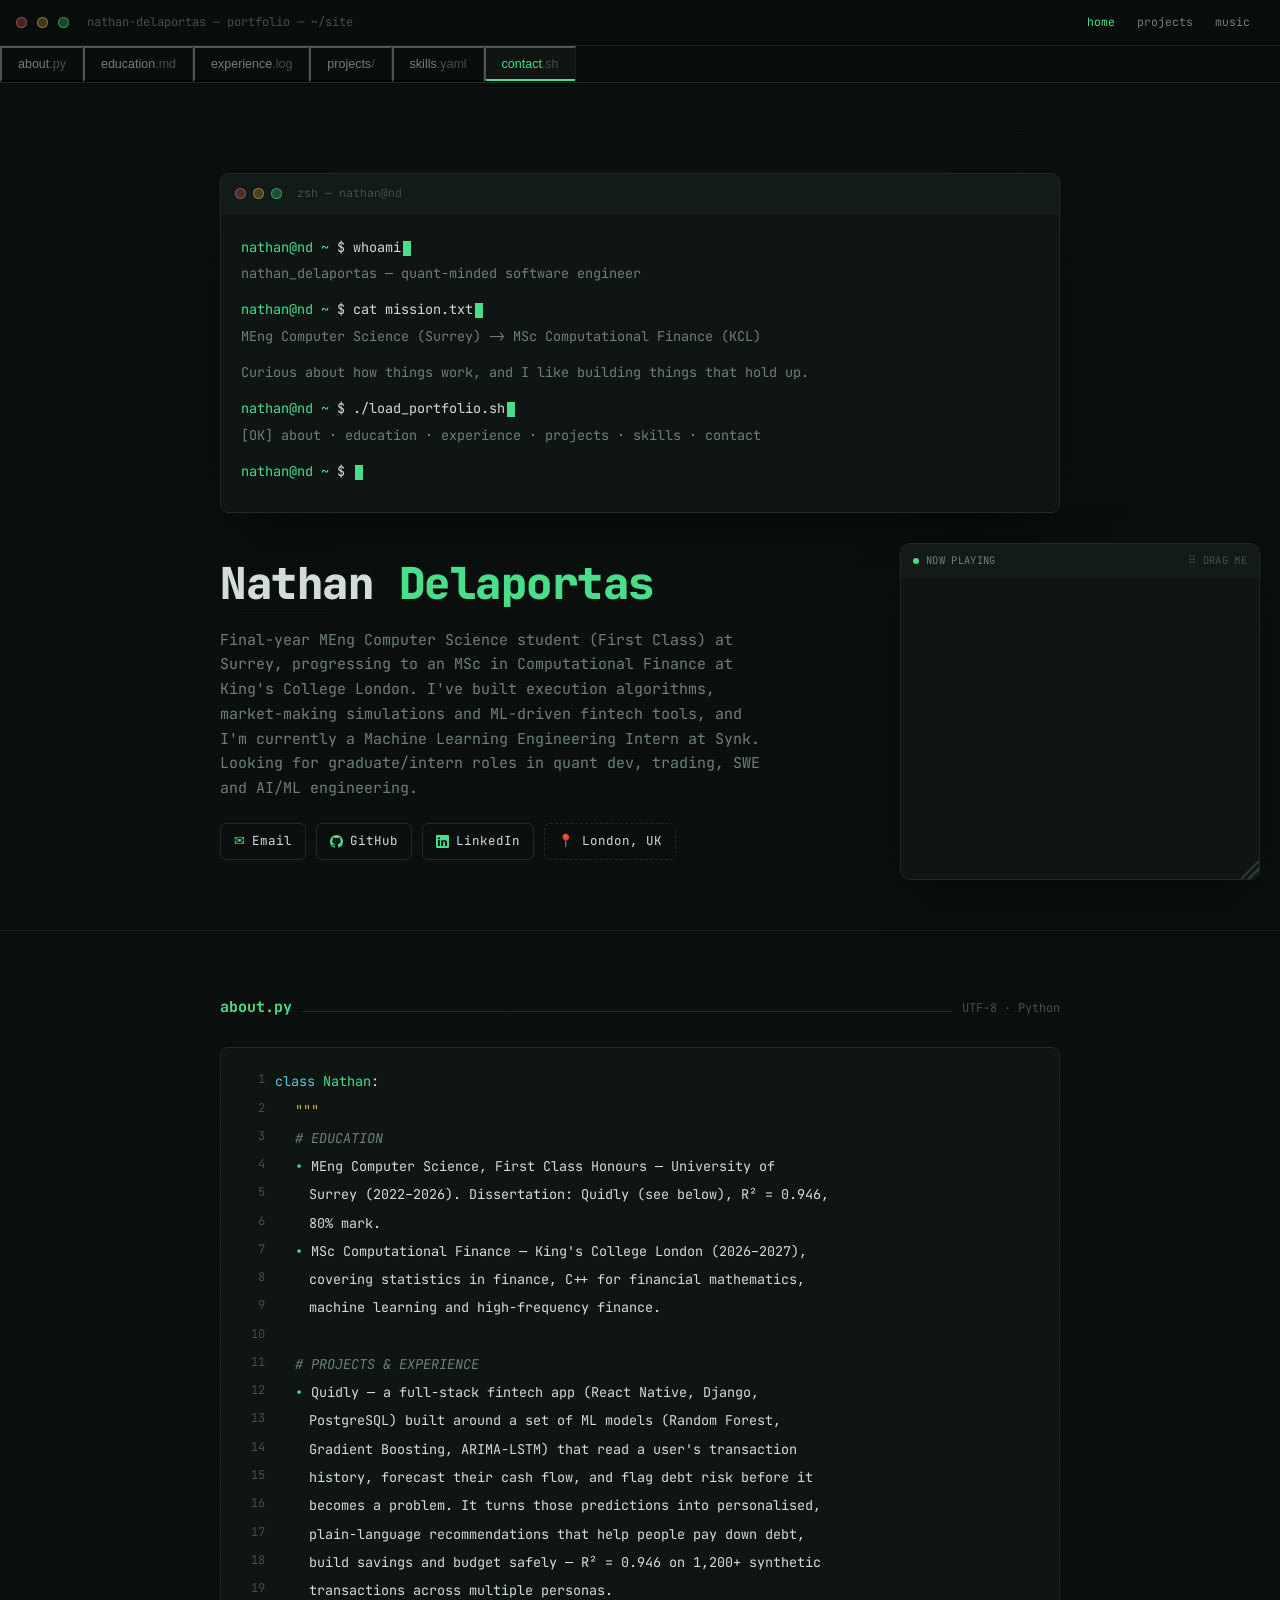
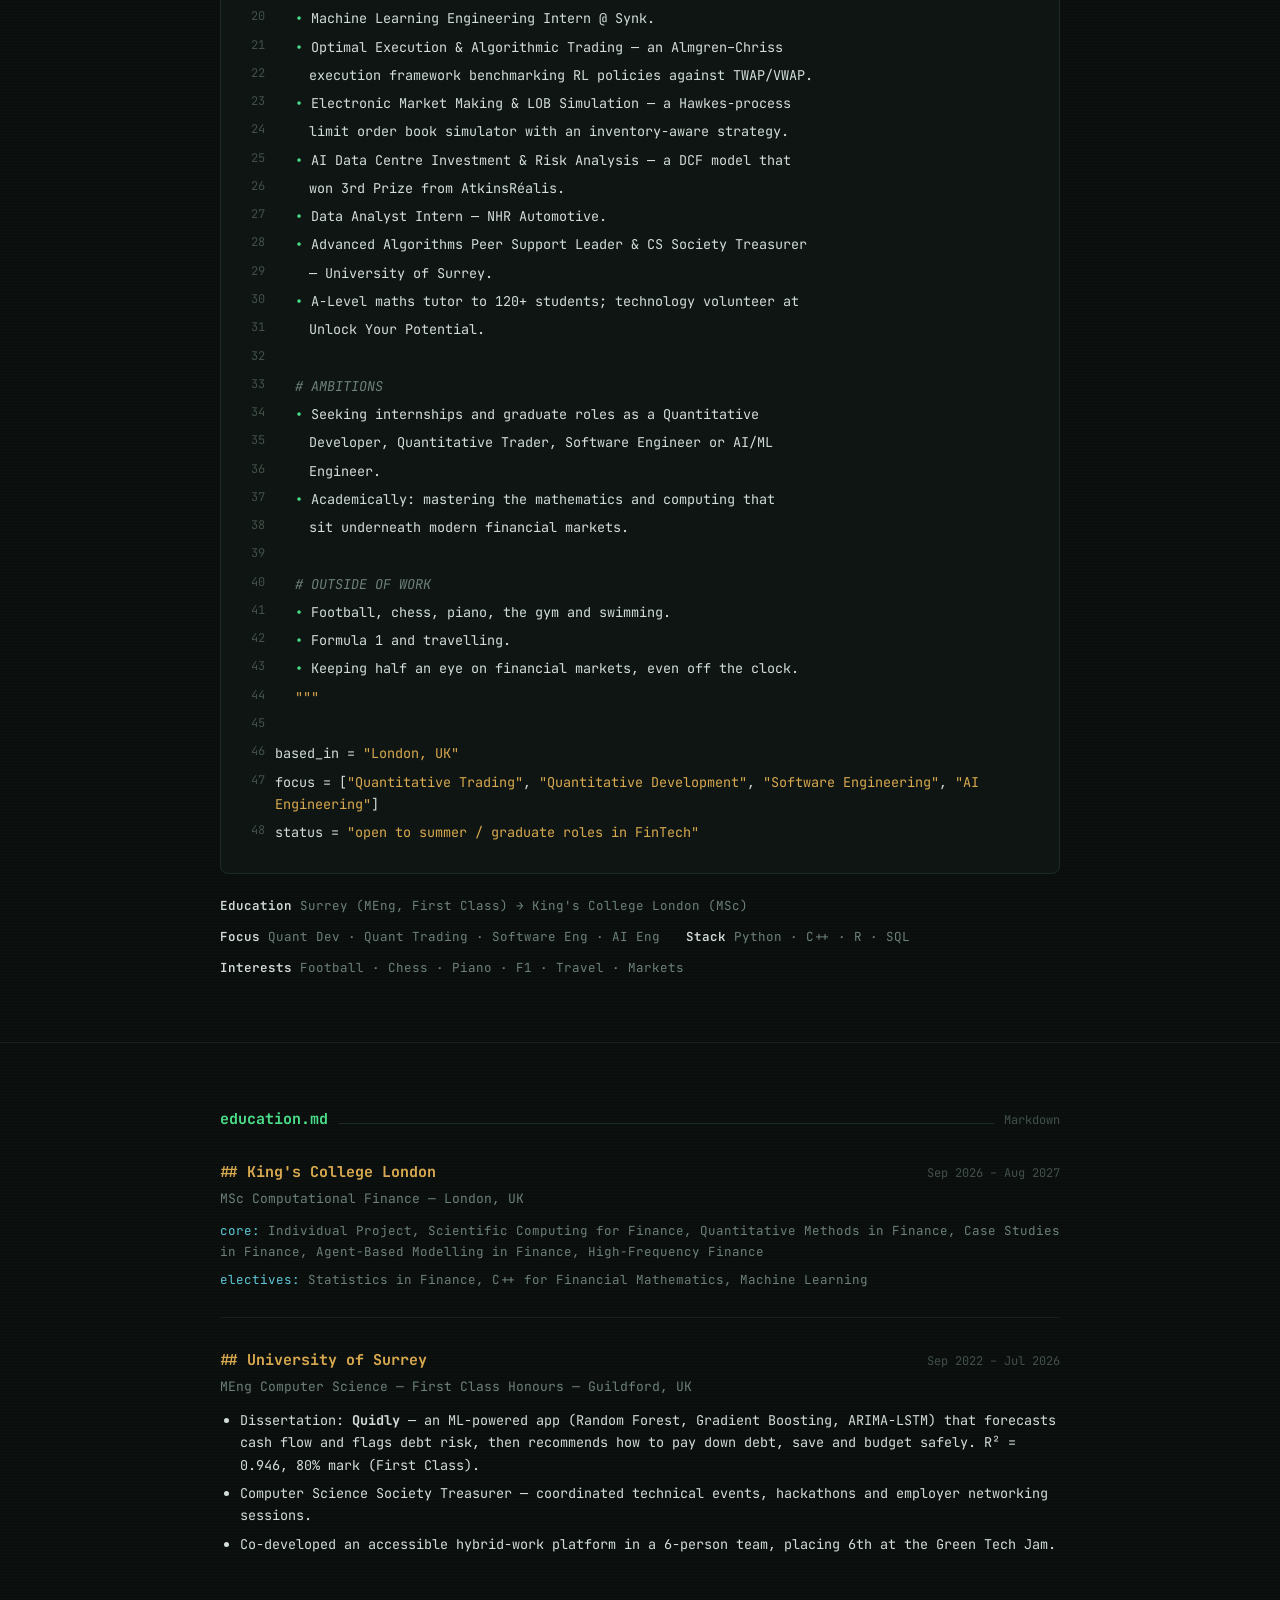
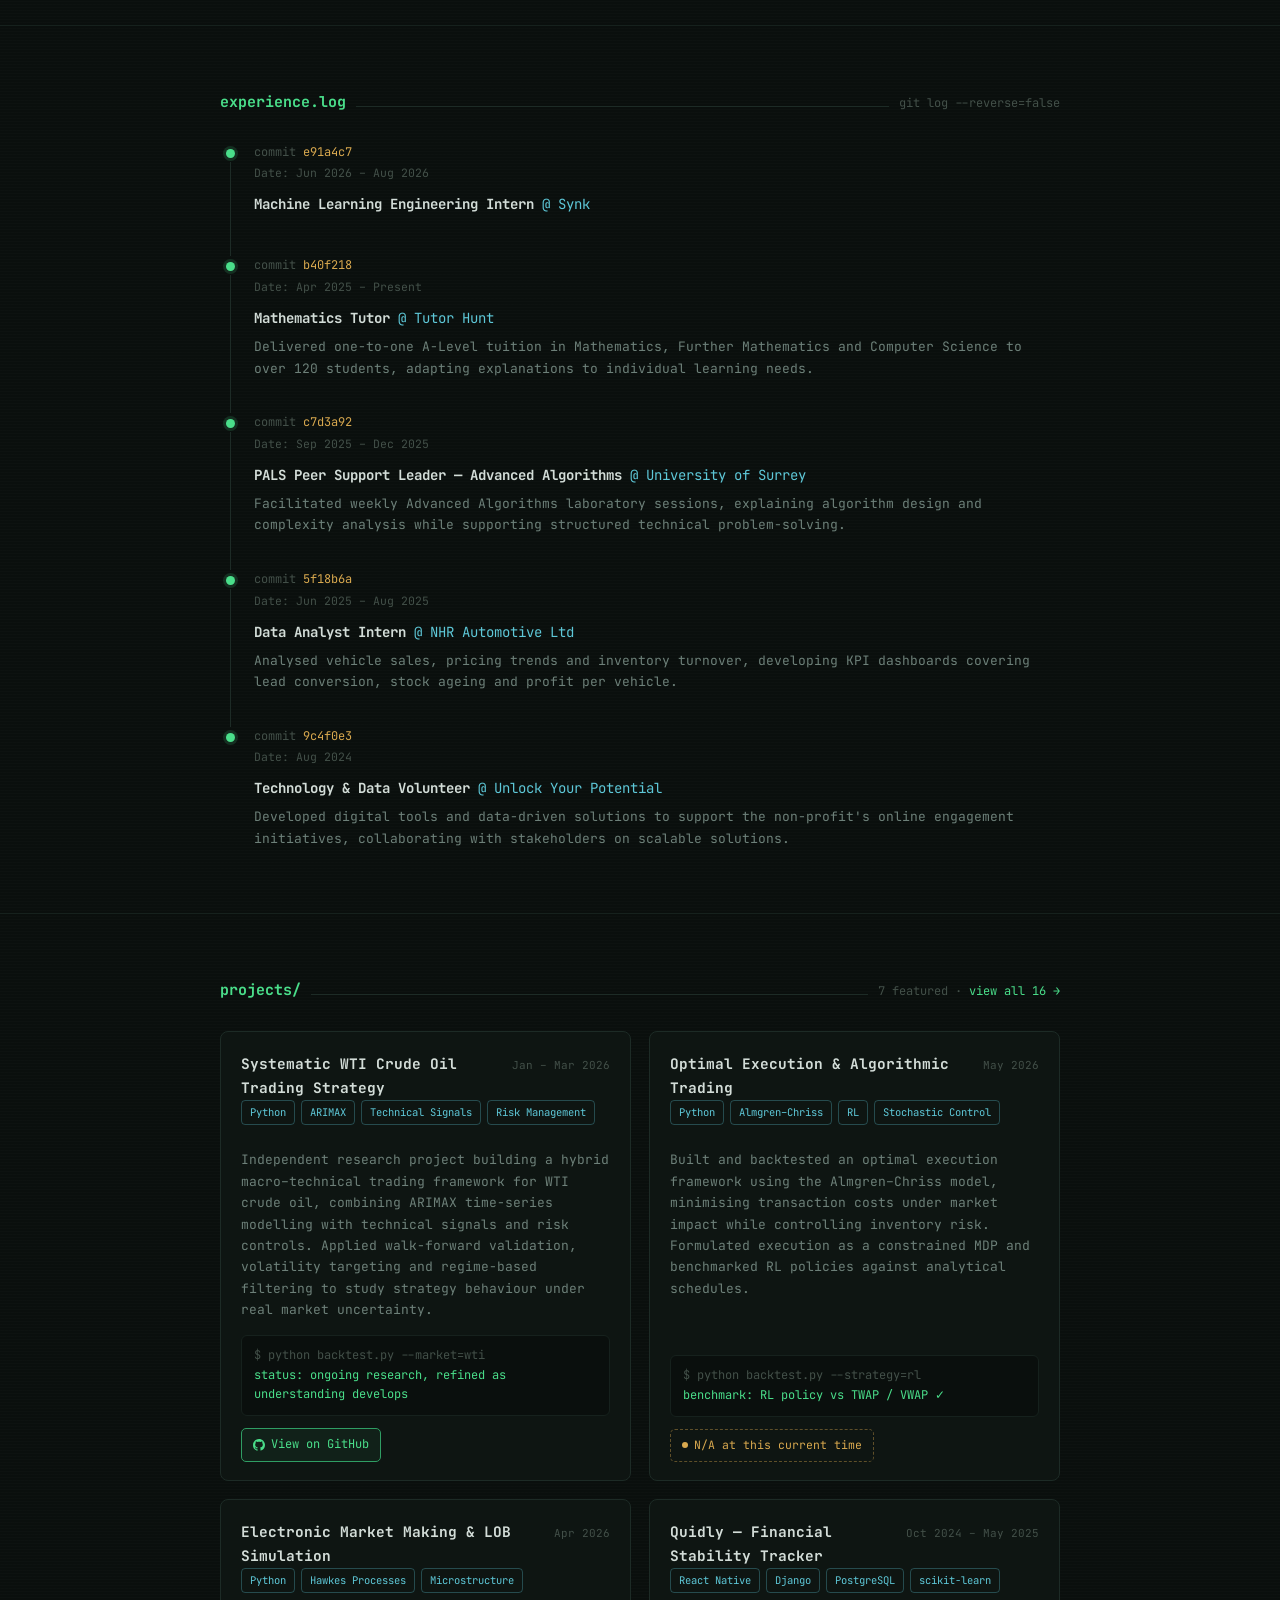
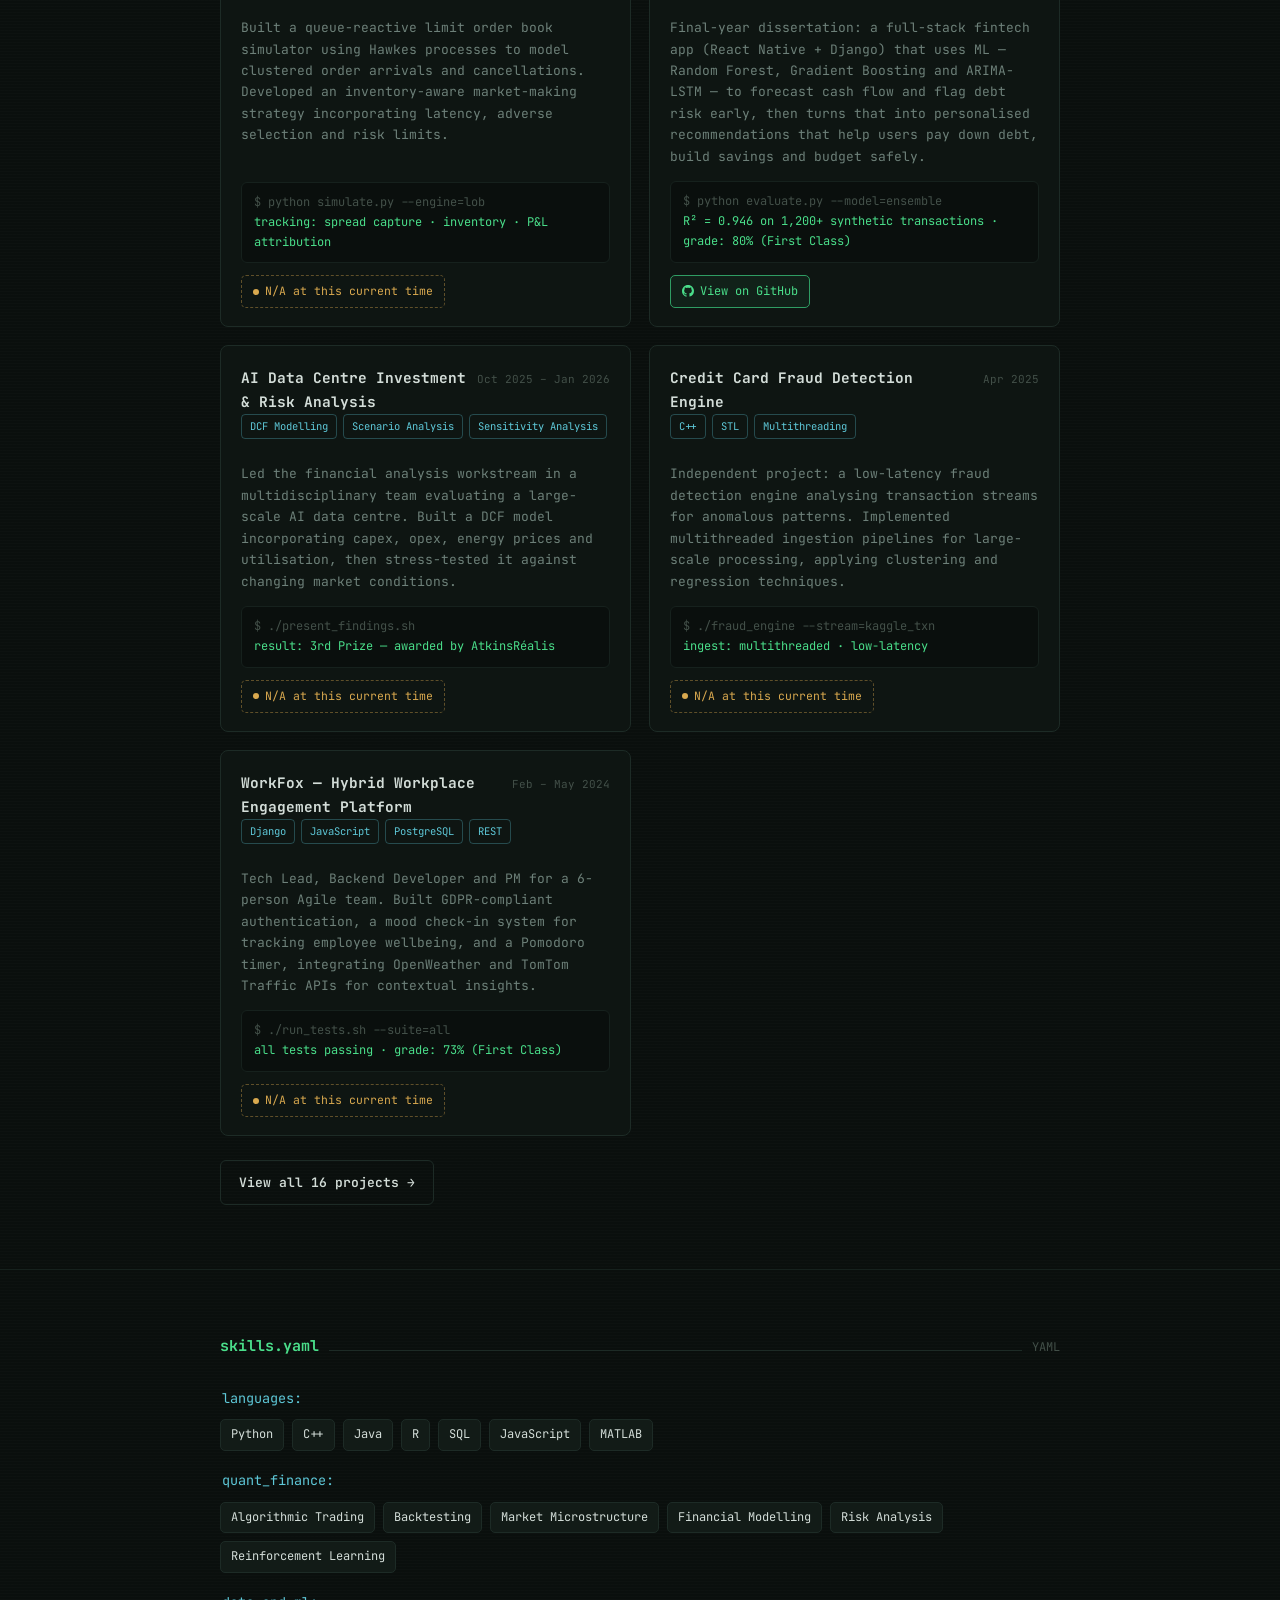
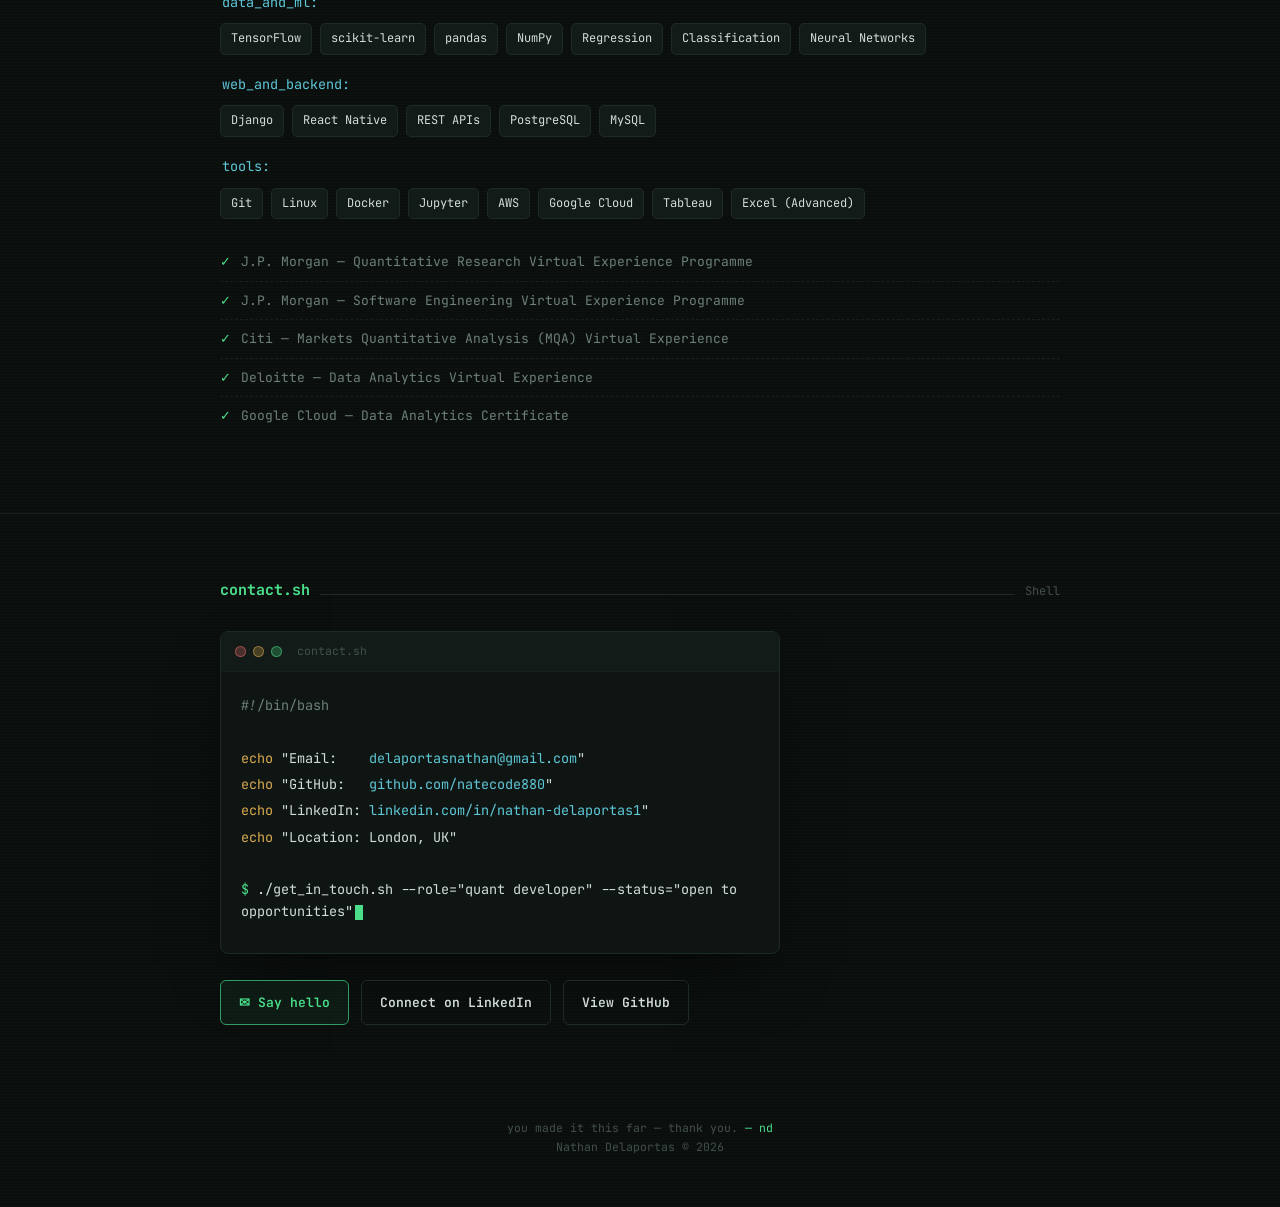
==== index.html @ 6f65fdaf "Initial portfolio site" ====
<!DOCTYPE html>
<html lang="en">
<head>
<meta charset="UTF-8">
<meta name="viewport" content="width=device-width, initial-scale=1.0">
<title>Nathan Delaportas — Quant Developer</title>
<link rel="preconnect" href="https://fonts.googleapis.com">
<link rel="preconnect" href="https://fonts.gstatic.com" crossorigin>
<link href="https://fonts.googleapis.com/css2?family=JetBrains+Mono:wght@400;500;600;700;800&display=swap" rel="stylesheet">
<link rel="stylesheet" href="style.css">
</head>
<body>

<div id="jukebox-widget" class="mini"></div>

<div class="titlebar">
  <div class="titlebar-top">
    <span class="dot r"></span><span class="dot y"></span><span class="dot g"></span>
    <span class="titlebar-path">nathan-delaportas — portfolio — ~/site</span>
    <nav class="page-nav">
      <a href="index.html" data-page="home">home</a>
      <a href="projects.html" data-page="projects">projects</a>
      <a href="music.html" data-page="music">music</a>
    </nav>
  </div>
  <nav class="tabs" id="tabs">
    <button class="tab" data-target="about">about<span class="dim">.py</span></button>
    <button class="tab" data-target="education">education<span class="dim">.md</span></button>
    <button class="tab" data-target="experience">experience<span class="dim">.log</span></button>
    <button class="tab" data-target="projects">projects<span class="dim">/</span></button>
    <button class="tab" data-target="skills">skills<span class="dim">.yaml</span></button>
    <button class="tab" data-target="contact">contact<span class="dim">.sh</span></button>
  </nav>
</div>

<main id="page-content" data-page="home">

<!-- ============ HERO ============ -->
<div class="hero">
  <div class="wrap">
    <div class="term">
      <div class="term-bar">
        <span class="dot r"></span><span class="dot y"></span><span class="dot g"></span>
        <span class="term-title">zsh — nathan@nd</span>
      </div>
      <div class="term-body" id="termBody"></div>
    </div>

    <div class="hero-heading">
      <h1 class="hero-name">Nathan <span class="accent">Delaportas</span></h1>
      <p class="hero-tag">Final-year MEng Computer Science student (First Class) at Surrey, progressing to an MSc in Computational Finance at King's College London. I've built execution algorithms, market-making simulations and ML-driven fintech tools, and I'm currently a Machine Learning Engineering Intern at Synk. Looking for graduate/intern roles in quant dev, trading, SWE and AI/ML engineering.</p>
      <div class="hero-links">
        <a class="pill" href="mailto:delaportasnathan@gmail.com"><span class="sw">✉</span> Email</a>
        <a class="pill" href="https://github.com/natecode880" target="_blank" rel="noopener">
          <svg class="sw" width="13" height="13" viewBox="0 0 16 16" fill="currentColor"><path d="M8 0C3.58 0 0 3.58 0 8a8 8 0 0 0 5.47 7.59c.4.07.55-.17.55-.38l-.01-1.49c-2.22.48-2.69-1.07-2.69-1.07-.36-.92-.89-1.16-.89-1.16-.72-.5.06-.49.06-.49.8.06 1.22.82 1.22.82.71 1.21 1.87.87 2.33.66.07-.52.28-.87.5-1.07-1.78-.2-3.64-.89-3.64-3.95 0-.87.31-1.59.82-2.15-.08-.2-.36-1.01.08-2.11 0 0 .67-.21 2.2.82.64-.18 1.32-.27 2-.27.68 0 1.36.09 2 .27 1.53-1.03 2.2-.82 2.2-.82.44 1.1.16 1.91.08 2.11.51.56.82 1.28.82 2.15 0 3.07-1.87 3.75-3.65 3.95.29.25.54.73.54 1.48l-.01 2.2c0 .21.15.46.55.38A8 8 0 0 0 16 8c0-4.42-3.58-8-8-8z"/></svg>
          GitHub
        </a>
        <a class="pill" href="https://www.linkedin.com/in/nathan-delaportas1/" target="_blank" rel="noopener">
          <svg class="sw" width="13" height="13" viewBox="0 0 16 16" fill="currentColor"><path d="M0 1.15C0 .52.53 0 1.19 0h13.62C15.47 0 16 .52 16 1.15v13.7c0 .63-.53 1.15-1.19 1.15H1.19C.53 16 0 15.48 0 14.85V1.15zM4.75 13.4V6.13H2.4v7.27h2.35zm-1.17-8.26c.82 0 1.33-.55 1.33-1.23-.02-.7-.51-1.23-1.31-1.23-.8 0-1.33.54-1.33 1.23 0 .68.51 1.23 1.3 1.23h.01zM13.6 13.4V9.35c0-2.17-1.16-3.18-2.71-3.18-1.25 0-1.8.7-2.11 1.18v-1.02H6.42c.03.66 0 7.07 0 7.07h2.36V9.35c0-.2.01-.4.07-.55.16-.4.53-.82 1.14-.82.8 0 1.13.61 1.13 1.51v3.91h2.48z"/></svg>
          LinkedIn
        </a>
        <span class="pill" style="border-style:dashed; cursor:default;">📍 London, UK</span>
      </div>
    </div>
  </div>
</div>

<!-- ============ ABOUT ============ -->
<section id="about">
  <div class="wrap fade-in">
    <div class="file-head">
      <span class="fname">about.py</span>
      <span class="rule"></span>
      <span class="fmeta">UTF-8 · Python</span>
    </div>

    <div class="about-code">
<div class="code-line" data-line="1"><span class="kw">class</span> <span class="fn">Nathan</span>:</div>
<div class="code-line" data-line="2" style="padding-left:54px;"><span class="str">"""</span></div>
<div class="code-line" data-line="3" style="padding-left:54px;"><span class="cmt"># EDUCATION</span></div>
<div class="code-line" data-line="4" style="padding-left:54px;"><span class="bul">•</span> MEng Computer Science, First Class Honours — University of</div>
<div class="code-line" data-line="5" style="padding-left:68px;">Surrey (2022–2026). Dissertation: Quidly (see below), R² = 0.946,</div>
<div class="code-line" data-line="6" style="padding-left:68px;">80% mark.</div>
<div class="code-line" data-line="7" style="padding-left:54px;"><span class="bul">•</span> MSc Computational Finance — King's College London (2026–2027),</div>
<div class="code-line" data-line="8" style="padding-left:68px;">covering statistics in finance, C++ for financial mathematics,</div>
<div class="code-line" data-line="9" style="padding-left:68px;">machine learning and high-frequency finance.</div>
<div class="code-line" data-line="10" style="padding-left:54px;">&nbsp;</div>
<div class="code-line" data-line="11" style="padding-left:54px;"><span class="cmt"># PROJECTS &amp; EXPERIENCE</span></div>
<div class="code-line" data-line="12" style="padding-left:54px;"><span class="bul">•</span> Quidly — a full-stack fintech app (React Native, Django,</div>
<div class="code-line" data-line="13" style="padding-left:68px;">PostgreSQL) built around a set of ML models (Random Forest,</div>
<div class="code-line" data-line="14" style="padding-left:68px;">Gradient Boosting, ARIMA-LSTM) that read a user's transaction</div>
<div class="code-line" data-line="15" style="padding-left:68px;">history, forecast their cash flow, and flag debt risk before it</div>
<div class="code-line" data-line="16" style="padding-left:68px;">becomes a problem. It turns those predictions into personalised,</div>
<div class="code-line" data-line="17" style="padding-left:68px;">plain-language recommendations that help people pay down debt,</div>
<div class="code-line" data-line="18" style="padding-left:68px;">build savings and budget safely — R² = 0.946 on 1,200+ synthetic</div>
<div class="code-line" data-line="19" style="padding-left:68px;">transactions across multiple personas.</div>
<div class="code-line" data-line="20" style="padding-left:54px;"><span class="bul">•</span> Machine Learning Engineering Intern @ Synk.</div>
<div class="code-line" data-line="21" style="padding-left:54px;"><span class="bul">•</span> Optimal Execution &amp; Algorithmic Trading — an Almgren–Chriss</div>
<div class="code-line" data-line="22" style="padding-left:68px;">execution framework benchmarking RL policies against TWAP/VWAP.</div>
<div class="code-line" data-line="23" style="padding-left:54px;"><span class="bul">•</span> Electronic Market Making &amp; LOB Simulation — a Hawkes-process</div>
<div class="code-line" data-line="24" style="padding-left:68px;">limit order book simulator with an inventory-aware strategy.</div>
<div class="code-line" data-line="25" style="padding-left:54px;"><span class="bul">•</span> AI Data Centre Investment &amp; Risk Analysis — a DCF model that</div>
<div class="code-line" data-line="26" style="padding-left:68px;">won 3rd Prize from AtkinsRéalis.</div>
<div class="code-line" data-line="27" style="padding-left:54px;"><span class="bul">•</span> Data Analyst Intern — NHR Automotive.</div>
<div class="code-line" data-line="28" style="padding-left:54px;"><span class="bul">•</span> Advanced Algorithms Peer Support Leader &amp; CS Society Treasurer</div>
<div class="code-line" data-line="29" style="padding-left:68px;">— University of Surrey.</div>
<div class="code-line" data-line="30" style="padding-left:54px;"><span class="bul">•</span> A-Level maths tutor to 120+ students; technology volunteer at</div>
<div class="code-line" data-line="31" style="padding-left:68px;">Unlock Your Potential.</div>
<div class="code-line" data-line="32" style="padding-left:54px;">&nbsp;</div>
<div class="code-line" data-line="33" style="padding-left:54px;"><span class="cmt"># AMBITIONS</span></div>
<div class="code-line" data-line="34" style="padding-left:54px;"><span class="bul">•</span> Seeking internships and graduate roles as a Quantitative</div>
<div class="code-line" data-line="35" style="padding-left:68px;">Developer, Quantitative Trader, Software Engineer or AI/ML</div>
<div class="code-line" data-line="36" style="padding-left:68px;">Engineer.</div>
<div class="code-line" data-line="37" style="padding-left:54px;"><span class="bul">•</span> Academically: mastering the mathematics and computing that</div>
<div class="code-line" data-line="38" style="padding-left:68px;">sit underneath modern financial markets.</div>
<div class="code-line" data-line="39" style="padding-left:54px;">&nbsp;</div>
<div class="code-line" data-line="40" style="padding-left:54px;"><span class="cmt"># OUTSIDE OF WORK</span></div>
<div class="code-line" data-line="41" style="padding-left:54px;"><span class="bul">•</span> Football, chess, piano, the gym and swimming.</div>
<div class="code-line" data-line="42" style="padding-left:54px;"><span class="bul">•</span> Formula 1 and travelling.</div>
<div class="code-line" data-line="43" style="padding-left:54px;"><span class="bul">•</span> Keeping half an eye on financial markets, even off the clock.</div>
<div class="code-line" data-line="44" style="padding-left:54px;"><span class="str">"""</span></div>
<div class="code-line" data-line="45" style="padding-left:34px;">&nbsp;</div>
<div class="code-line" data-line="46" style="padding-left:34px;">based_in = <span class="str">"London, UK"</span></div>
<div class="code-line" data-line="47" style="padding-left:34px;">focus = [<span class="str">"Quantitative Trading"</span>, <span class="str">"Quantitative Development"</span>, <span class="str">"Software Engineering"</span>, <span class="str">"AI Engineering"</span>]</div>
<div class="code-line" data-line="48" style="padding-left:34px;">status = <span class="str">"open to summer / graduate roles in FinTech"</span></div>
    </div>

    <div class="about-meta">
      <span><b>Education</b> Surrey (MEng, First Class) → King's College London (MSc)</span>
      <span><b>Focus</b> Quant Dev · Quant Trading · Software Eng · AI Eng</span>
      <span><b>Stack</b> Python · C++ · R · SQL</span>
      <span><b>Interests</b> Football · Chess · Piano · F1 · Travel · Markets</span>
    </div>
  </div>
</section>

<!-- ============ EDUCATION ============ -->
<section id="education">
  <div class="wrap fade-in">
    <div class="file-head">
      <span class="fname">education.md</span>
      <span class="rule"></span>
      <span class="fmeta">Markdown</span>
    </div>

    <div class="edu-item">
      <div class="edu-top">
        <span class="edu-h">## King's College London</span>
        <span class="edu-when">Sep 2026 – Aug 2027</span>
      </div>
      <div class="edu-sub">MSc Computational Finance — London, UK</div>
      <div class="mod-line"><span class="kw">core:</span> Individual Project, Scientific Computing for Finance, Quantitative Methods in Finance, Case Studies in Finance, Agent-Based Modelling in Finance, High-Frequency Finance</div>
      <div class="mod-line"><span class="kw">electives:</span> Statistics in Finance, C++ for Financial Mathematics, Machine Learning</div>
    </div>

    <div class="edu-item">
      <div class="edu-top">
        <span class="edu-h">## University of Surrey</span>
        <span class="edu-when">Sep 2022 – Jul 2026</span>
      </div>
      <div class="edu-sub">MEng Computer Science — First Class Honours — Guildford, UK</div>
      <ul class="edu-list">
        <li>Dissertation: <b style="color:var(--text)">Quidly</b> — an ML-powered app (Random Forest, Gradient Boosting, ARIMA-LSTM) that forecasts cash flow and flags debt risk, then recommends how to pay down debt, save and budget safely. R² = 0.946, 80% mark (First Class).</li>
        <li>Computer Science Society Treasurer — coordinated technical events, hackathons and employer networking sessions.</li>
        <li>Co-developed an accessible hybrid-work platform in a 6-person team, placing 6th at the Green Tech Jam.</li>
      </ul>
    </div>
  </div>
</section>

<!-- ============ EXPERIENCE ============ -->
<section id="experience">
  <div class="wrap fade-in">
    <div class="file-head">
      <span class="fname">experience.log</span>
      <span class="rule"></span>
      <span class="fmeta">git log --reverse=false</span>
    </div>

    <div id="gitlog"></div>
  </div>
</section>

<!-- ============ PROJECTS ============ -->
<section id="projects">
  <div class="wrap fade-in">
    <div class="file-head">
      <span class="fname">projects/</span>
      <span class="rule"></span>
      <span class="fmeta">7 featured · <a href="projects.html" style="color:var(--green);">view all 16 →</a></span>
    </div>

    <div class="proj-grid">

      <div class="proj-card">
        <div class="proj-top">
          <span class="proj-name">Systematic WTI Crude Oil Trading Strategy</span>
          <span class="proj-date">Jan – Mar 2026</span>
        </div>
        <div class="tag-row">
          <span class="tag">Python</span><span class="tag">ARIMAX</span><span class="tag">Technical Signals</span><span class="tag">Risk Management</span>
        </div>
        <p class="proj-desc">Independent research project building a hybrid macro–technical trading framework for WTI crude oil, combining ARIMAX time-series modelling with technical signals and risk controls. Applied walk-forward validation, volatility targeting and regime-based filtering to study strategy behaviour under real market uncertainty.</p>
        <div class="proj-out"><span class="g">$ python backtest.py --market=wti</span><br>status: ongoing research, refined as understanding develops</div>
        <div class="proj-link-row">
          <a class="repo-link" href="https://github.com/natecode880/wti-oil-trading" target="_blank" rel="noopener">
            <svg width="12" height="12" viewBox="0 0 16 16" fill="currentColor"><path d="M8 0C3.58 0 0 3.58 0 8a8 8 0 0 0 5.47 7.59c.4.07.55-.17.55-.38l-.01-1.49c-2.22.48-2.69-1.07-2.69-1.07-.36-.92-.89-1.16-.89-1.16-.72-.5.06-.49.06-.49.8.06 1.22.82 1.22.82.71 1.21 1.87.87 2.33.66.07-.52.28-.87.5-1.07-1.78-.2-3.64-.89-3.64-3.95 0-.87.31-1.59.82-2.15-.08-.2-.36-1.01.08-2.11 0 0 .67-.21 2.2.82.64-.18 1.32-.27 2-.27.68 0 1.36.09 2 .27 1.53-1.03 2.2-.82 2.2-.82.44 1.1.16 1.91.08 2.11.51.56.82 1.28.82 2.15 0 3.07-1.87 3.75-3.65 3.95.29.25.54.73.54 1.48l-.01 2.2c0 .21.15.46.55.38A8 8 0 0 0 16 8c0-4.42-3.58-8-8-8z"/></svg>
            View on GitHub
          </a>
        </div>
      </div>

      <div class="proj-card">
        <div class="proj-top">
          <span class="proj-name">Optimal Execution &amp; Algorithmic Trading</span>
          <span class="proj-date">May 2026</span>
        </div>
        <div class="tag-row">
          <span class="tag">Python</span><span class="tag">Almgren–Chriss</span><span class="tag">RL</span><span class="tag">Stochastic Control</span>
        </div>
        <p class="proj-desc">Built and backtested an optimal execution framework using the Almgren–Chriss model, minimising transaction costs under market impact while controlling inventory risk. Formulated execution as a constrained MDP and benchmarked RL policies against analytical schedules.</p>
        <div class="proj-out"><span class="g">$ python backtest.py --strategy=rl</span><br>benchmark: RL policy vs TWAP / VWAP ✓</div>
        <div class="proj-link-row"><span class="status-badge"><span class="pulse"></span> N/A at this current time</span></div>
      </div>

      <div class="proj-card">
        <div class="proj-top">
          <span class="proj-name">Electronic Market Making &amp; LOB Simulation</span>
          <span class="proj-date">Apr 2026</span>
        </div>
        <div class="tag-row">
          <span class="tag">Python</span><span class="tag">Hawkes Processes</span><span class="tag">Microstructure</span>
        </div>
        <p class="proj-desc">Built a queue-reactive limit order book simulator using Hawkes processes to model clustered order arrivals and cancellations. Developed an inventory-aware market-making strategy incorporating latency, adverse selection and risk limits.</p>
        <div class="proj-out"><span class="g">$ python simulate.py --engine=lob</span><br>tracking: spread capture · inventory · P&amp;L attribution</div>
        <div class="proj-link-row"><span class="status-badge"><span class="pulse"></span> N/A at this current time</span></div>
      </div>

      <div class="proj-card">
        <div class="proj-top">
          <span class="proj-name">Quidly — Financial Stability Tracker</span>
          <span class="proj-date">Oct 2024 – May 2025</span>
        </div>
        <div class="tag-row">
          <span class="tag">React Native</span><span class="tag">Django</span><span class="tag">PostgreSQL</span><span class="tag">scikit-learn</span>
        </div>
        <p class="proj-desc">Final-year dissertation: a full-stack fintech app (React Native + Django) that uses ML — Random Forest, Gradient Boosting and ARIMA-LSTM — to forecast cash flow and flag debt risk early, then turns that into personalised recommendations that help users pay down debt, build savings and budget safely.</p>
        <div class="proj-out"><span class="g">$ python evaluate.py --model=ensemble</span><br>R² = 0.946 on 1,200+ synthetic transactions · grade: 80% (First Class)</div>
        <div class="proj-link-row">
          <a class="repo-link" href="https://github.com/natecode880/Quidly" target="_blank" rel="noopener">
            <svg width="12" height="12" viewBox="0 0 16 16" fill="currentColor"><path d="M8 0C3.58 0 0 3.58 0 8a8 8 0 0 0 5.47 7.59c.4.07.55-.17.55-.38l-.01-1.49c-2.22.48-2.69-1.07-2.69-1.07-.36-.92-.89-1.16-.89-1.16-.72-.5.06-.49.06-.49.8.06 1.22.82 1.22.82.71 1.21 1.87.87 2.33.66.07-.52.28-.87.5-1.07-1.78-.2-3.64-.89-3.64-3.95 0-.87.31-1.59.82-2.15-.08-.2-.36-1.01.08-2.11 0 0 .67-.21 2.2.82.64-.18 1.32-.27 2-.27.68 0 1.36.09 2 .27 1.53-1.03 2.2-.82 2.2-.82.44 1.1.16 1.91.08 2.11.51.56.82 1.28.82 2.15 0 3.07-1.87 3.75-3.65 3.95.29.25.54.73.54 1.48l-.01 2.2c0 .21.15.46.55.38A8 8 0 0 0 16 8c0-4.42-3.58-8-8-8z"/></svg>
            View on GitHub
          </a>
        </div>
      </div>

      <div class="proj-card">
        <div class="proj-top">
          <span class="proj-name">AI Data Centre Investment &amp; Risk Analysis</span>
          <span class="proj-date">Oct 2025 – Jan 2026</span>
        </div>
        <div class="tag-row">
          <span class="tag">DCF Modelling</span><span class="tag">Scenario Analysis</span><span class="tag">Sensitivity Analysis</span>
        </div>
        <p class="proj-desc">Led the financial analysis workstream in a multidisciplinary team evaluating a large-scale AI data centre. Built a DCF model incorporating capex, opex, energy prices and utilisation, then stress-tested it against changing market conditions.</p>
        <div class="proj-out"><span class="g">$ ./present_findings.sh</span><br>result: 3rd Prize — awarded by AtkinsRéalis</div>
        <div class="proj-link-row"><span class="status-badge"><span class="pulse"></span> N/A at this current time</span></div>
      </div>

      <div class="proj-card">
        <div class="proj-top">
          <span class="proj-name">Credit Card Fraud Detection Engine</span>
          <span class="proj-date">Apr 2025</span>
        </div>
        <div class="tag-row">
          <span class="tag">C++</span><span class="tag">STL</span><span class="tag">Multithreading</span>
        </div>
        <p class="proj-desc">Independent project: a low-latency fraud detection engine analysing transaction streams for anomalous patterns. Implemented multithreaded ingestion pipelines for large-scale processing, applying clustering and regression techniques.</p>
        <div class="proj-out"><span class="g">$ ./fraud_engine --stream=kaggle_txn</span><br>ingest: multithreaded · low-latency</div>
        <div class="proj-link-row"><span class="status-badge"><span class="pulse"></span> N/A at this current time</span></div>
      </div>

      <div class="proj-card">
        <div class="proj-top">
          <span class="proj-name">WorkFox — Hybrid Workplace Engagement Platform</span>
          <span class="proj-date">Feb – May 2024</span>
        </div>
        <div class="tag-row">
          <span class="tag">Django</span><span class="tag">JavaScript</span><span class="tag">PostgreSQL</span><span class="tag">REST</span>
        </div>
        <p class="proj-desc">Tech Lead, Backend Developer and PM for a 6-person Agile team. Built GDPR-compliant authentication, a mood check-in system for tracking employee wellbeing, and a Pomodoro timer, integrating OpenWeather and TomTom Traffic APIs for contextual insights.</p>
        <div class="proj-out"><span class="g">$ ./run_tests.sh --suite=all</span><br>all tests passing · grade: 73% (First Class)</div>
        <div class="proj-link-row"><span class="status-badge"><span class="pulse"></span> N/A at this current time</span></div>
      </div>

    </div>

    <div style="margin-top:24px; display:flex;">
      <a class="btn ghost" href="projects.html">View all 16 projects →</a>
    </div>
  </div>
</section>

<!-- ============ SKILLS ============ -->
<section id="skills">
  <div class="wrap fade-in">
    <div class="file-head">
      <span class="fname">skills.yaml</span>
      <span class="rule"></span>
      <span class="fmeta">YAML</span>
    </div>

    <div class="yaml-block">
      <div class="yaml-row"><span class="yaml-key">languages:</span></div>
      <div class="chip-row">
        <span class="chip">Python</span><span class="chip">C++</span><span class="chip">Java</span><span class="chip">R</span><span class="chip">SQL</span><span class="chip">JavaScript</span><span class="chip">MATLAB</span>
      </div>

      <div class="yaml-row"><span class="yaml-key">quant_finance:</span></div>
      <div class="chip-row">
        <span class="chip">Algorithmic Trading</span><span class="chip">Backtesting</span><span class="chip">Market Microstructure</span><span class="chip">Financial Modelling</span><span class="chip">Risk Analysis</span><span class="chip">Reinforcement Learning</span>
      </div>

      <div class="yaml-row"><span class="yaml-key">data_and_ml:</span></div>
      <div class="chip-row">
        <span class="chip">TensorFlow</span><span class="chip">scikit-learn</span><span class="chip">pandas</span><span class="chip">NumPy</span><span class="chip">Regression</span><span class="chip">Classification</span><span class="chip">Neural Networks</span>
      </div>

      <div class="yaml-row"><span class="yaml-key">web_and_backend:</span></div>
      <div class="chip-row">
        <span class="chip">Django</span><span class="chip">React Native</span><span class="chip">REST APIs</span><span class="chip">PostgreSQL</span><span class="chip">MySQL</span>
      </div>

      <div class="yaml-row"><span class="yaml-key">tools:</span></div>
      <div class="chip-row">
        <span class="chip">Git</span><span class="chip">Linux</span><span class="chip">Docker</span><span class="chip">Jupyter</span><span class="chip">AWS</span><span class="chip">Google Cloud</span><span class="chip">Tableau</span><span class="chip">Excel (Advanced)</span>
      </div>
    </div>

    <ul class="cert-list">
      <li><span class="ok">✓</span> J.P. Morgan — Quantitative Research Virtual Experience Programme</li>
      <li><span class="ok">✓</span> J.P. Morgan — Software Engineering Virtual Experience Programme</li>
      <li><span class="ok">✓</span> Citi — Markets Quantitative Analysis (MQA) Virtual Experience</li>
      <li><span class="ok">✓</span> Deloitte — Data Analytics Virtual Experience</li>
      <li><span class="ok">✓</span> Google Cloud — Data Analytics Certificate</li>
    </ul>
  </div>
</section>

<!-- ============ CONTACT ============ -->
<section id="contact">
  <div class="wrap fade-in">
    <div class="file-head">
      <span class="fname">contact.sh</span>
      <span class="rule"></span>
      <span class="fmeta">Shell</span>
    </div>

    <div class="term" style="max-width:560px;">
      <div class="term-bar">
        <span class="dot r"></span><span class="dot y"></span><span class="dot g"></span>
        <span class="term-title">contact.sh</span>
      </div>
      <div class="term-body contact-term">
        <div class="term-line"><span class="comment">#!/bin/bash</span></div>
        <div class="term-line">&nbsp;</div>
        <div class="term-line"><span class="sh">echo</span> "Email:    <a href="mailto:delaportasnathan@gmail.com">delaportasnathan@gmail.com</a>"</div>
        <div class="term-line"><span class="sh">echo</span> "GitHub:   <a href="https://github.com/natecode880" target="_blank" rel="noopener">github.com/natecode880</a>"</div>
        <div class="term-line"><span class="sh">echo</span> "LinkedIn: <a href="https://www.linkedin.com/in/nathan-delaportas1/" target="_blank" rel="noopener">linkedin.com/in/nathan-delaportas1</a>"</div>
        <div class="term-line"><span class="sh">echo</span> "Location: London, UK"</div>
        <div class="term-line">&nbsp;</div>
        <div class="term-line"><span class="prompt">$</span> ./get_in_touch.sh --role="quant developer" --status="open to opportunities"<span class="caret"></span></div>
      </div>
    </div>

    <div class="contact-btns">
      <a class="btn" href="mailto:delaportasnathan@gmail.com">✉ Say hello</a>
      <a class="btn ghost" href="https://www.linkedin.com/in/nathan-delaportas1/" target="_blank" rel="noopener">Connect on LinkedIn</a>
      <a class="btn ghost" href="https://github.com/natecode880" target="_blank" rel="noopener">View GitHub</a>
    </div>
  </div>
</section>

<footer>you made it this far — thank you. <span style="color:var(--green);">— nd</span><br>Nathan Delaportas © 2026</footer>

</main>

<script src="home.js"></script>
<script src="projects.js"></script>
<script src="jukebox.js"></script>

</body>
</html>
---- style.css ----
:root{
    --bg: #0a0f0d;
    --bg-panel: #0e1512;
    --bg-elevated: #121b17;
    --border: #1d2b26;
    --border-soft: #16211d;
    --text: #d3ddd8;
    --text-dim: #6d8079;
    --text-faint: #435049;
    --green: #4ade8a;
    --green-dim: #2f9d63;
    --gold: #d9a94f;
    --cyan: #5ec8d8;
    --red: #e2686a;
    --mono: 'JetBrains Mono', ui-monospace, 'SFMono-Regular', Menlo, monospace;
  }

  *{ box-sizing:border-box; }
  ::selection{ background: var(--green-dim); color:#04120a; }

  html{ scroll-behavior:smooth; }

  body{
    margin:0;
    background:var(--bg);
    color:var(--text);
    font-family:var(--mono);
    font-size:15px;
    line-height:1.65;
    background-image:
      radial-gradient(ellipse 900px 500px at 50% -10%, rgba(74,222,138,0.06), transparent 60%),
      repeating-linear-gradient(180deg, rgba(255,255,255,0.012) 0px, rgba(255,255,255,0.012) 1px, transparent 1px, transparent 3px);
  }

  a{ color:var(--cyan); text-decoration:none; }
  a:hover{ text-decoration:underline; }
  a:focus-visible, button:focus-visible{ outline:2px solid var(--green); outline-offset:2px; }

  ::-webkit-scrollbar{ width:10px; height:10px; }
  ::-webkit-scrollbar-track{ background:var(--bg); }
  ::-webkit-scrollbar-thumb{ background:var(--border); border-radius:6px; }

  /* ---------- Title bar / tab nav ---------- */
  .titlebar{
    position:sticky; top:0; z-index:100;
    background:rgba(10,15,13,0.92);
    backdrop-filter:blur(8px);
    border-bottom:1px solid var(--border);
  }
  .titlebar-top{
    display:flex; align-items:center; gap:10px;
    padding:8px 16px;
    border-bottom:1px solid var(--border-soft);
  }
  .dot{ width:11px; height:11px; border-radius:50%; }
  .dot.r{ background:#e2686a44; border:1px solid #e2686a88; }
  .dot.y{ background:#d9a94f44; border:1px solid #d9a94f88; }
  .dot.g{ background:#4ade8a44; border:1px solid #4ade8a88; }
  .titlebar-path{
    margin-left:8px; color:var(--text-faint); font-size:12px;
    overflow:hidden; text-overflow:ellipsis; white-space:nowrap;
  }
  .tabs{
    display:flex; overflow-x:auto; scrollbar-width:none;
  }
  .tabs::-webkit-scrollbar{ display:none; }
  .tab{
    flex:0 0 auto;
    padding:9px 16px;
    font-size:12.5px;
    color:var(--text-dim);
    border-right:1px solid var(--border-soft);
    cursor:pointer;
    background:transparent;
    white-space:nowrap;
    position:relative;
    transition:color .15s ease, background .15s ease;
  }
  .tab:hover{ color:var(--text); background:var(--bg-panel); }
  .tab.active{ color:var(--green); background:var(--bg-panel); }
  .tab.active::after{
    content:''; position:absolute; left:0; right:0; bottom:-1px; height:2px; background:var(--green);
  }
  .tab .dim{ color:var(--text-faint); }

  /* ---------- Layout helpers ---------- */
  .wrap{ max-width:880px; margin:0 auto; padding:0 20px; }
  section{ padding:64px 0; border-bottom:1px solid var(--border-soft); }
  section:last-of-type{ border-bottom:none; }

  .file-head{
    display:flex; align-items:baseline; gap:10px; margin-bottom:28px;
    flex-wrap:wrap;
  }
  .file-head .fname{ color:var(--green); font-weight:700; font-size:15px; }
  .file-head .fmeta{ color:var(--text-faint); font-size:12px; }
  .rule{ flex:1; height:1px; background:var(--border); min-width:20px; }

  .code-line{
    position:relative;
    padding-left:34px;
    margin:0 0 6px 0;
  }
  .code-line::before{
    content: attr(data-line);
    position:absolute; left:0; top:0;
    width:24px; text-align:right;
    color:var(--text-faint);
    font-size:12px;
    user-select:none;
  }

  .kw{ color:var(--cyan); }
  .str{ color:var(--gold); }
  .cmt{ color:var(--text-dim); font-style:italic; }
  .fn{ color:var(--green); }
  .num{ color:var(--red); }
  .bul{ color:var(--green); font-weight:700; }

  /* ---------- Hero ---------- */
  .hero{
    padding:90px 0 70px;
    border-bottom:1px solid var(--border-soft);
  }
  .term{
    background:var(--bg-panel);
    border:1px solid var(--border);
    border-radius:8px;
    overflow:hidden;
    box-shadow:0 30px 60px -20px rgba(0,0,0,0.6);
  }
  .term-bar{
    display:flex; align-items:center; gap:7px;
    padding:10px 14px; border-bottom:1px solid var(--border-soft);
    background:var(--bg-elevated);
  }
  .term-title{ margin-left:8px; font-size:11.5px; color:var(--text-faint); }
  .term-body{ padding:22px 20px 26px; min-height:230px; font-size:13.5px; }
  .term-body .prompt{ color:var(--green); }
  .term-body .path{ color:var(--cyan); }
  .term-line{ white-space:pre-wrap; word-break:break-word; margin:0 0 4px; color:var(--text); }
  .term-out{ color:var(--text-dim); margin:0 0 14px; }
  .caret{
    display:inline-block; width:8px; height:15px; background:var(--green);
    vertical-align:middle; margin-left:2px;
    animation:blink 1s steps(1) infinite;
  }
  @keyframes blink{ 50%{ opacity:0; } }

  .hero-heading{ margin-top:34px; }
  .hero-name{
    font-size:clamp(28px,5vw,44px); font-weight:800; letter-spacing:-0.5px;
    margin:0 0 8px; color:var(--text);
  }
  .hero-name .accent{ color:var(--green); }
  .hero-tag{ color:var(--text-dim); font-size:15px; margin:0 0 22px; max-width:60ch; }
  .hero-links{ display:flex; flex-wrap:wrap; gap:10px; }
  .pill{
    border:1px solid var(--border); padding:7px 13px; border-radius:6px;
    color:var(--text); font-size:12.5px; display:inline-flex; align-items:center; gap:7px;
    transition:border-color .15s ease, color .15s ease;
  }
  .pill:hover{ border-color:var(--green); color:var(--green); text-decoration:none; }
  .pill .sw{ color:var(--green); }

  /* ---------- About ---------- */
  .about-code{
    background:var(--bg-panel); border:1px solid var(--border); border-radius:8px;
    padding:22px 20px 24px; font-size:13.5px; overflow-x:auto;
  }
  .about-meta{ margin-top:22px; display:flex; flex-wrap:wrap; gap:10px 26px; font-size:12.5px; color:var(--text-dim); }
  .about-meta b{ color:var(--text); font-weight:600; }

  /* ---------- Education ---------- */
  .edu-item{ margin-bottom:30px; padding-bottom:26px; border-bottom:1px solid var(--border-soft); }
  .edu-item:last-child{ border-bottom:none; margin-bottom:0; padding-bottom:0; }
  .edu-top{ display:flex; justify-content:space-between; gap:14px; flex-wrap:wrap; align-items:baseline; }
  .edu-h{ color:var(--gold); font-weight:700; font-size:15px; }
  .edu-when{ color:var(--text-faint); font-size:12px; white-space:nowrap; }
  .edu-sub{ color:var(--text-dim); font-size:13px; margin:3px 0 12px; }
  .edu-list{ margin:0; padding-left:20px; color:var(--text); font-size:13.5px; }
  .edu-list li{ margin-bottom:6px; }
  .edu-list::marker{ color:var(--green); }
  .mod-line{ font-size:12.5px; color:var(--text-dim); margin-top:8px; }
  .mod-line .kw{ color:var(--cyan); }

  /* ---------- Experience (git log) ---------- */
  .commit{
    display:grid; grid-template-columns:20px 1fr; gap:14px;
    margin-bottom:0; position:relative;
  }
  .commit-rail{ display:flex; flex-direction:column; align-items:center; }
  .commit-dot{ width:9px; height:9px; border-radius:50%; background:var(--green); margin-top:6px; flex:0 0 auto; box-shadow:0 0 0 3px rgba(74,222,138,0.15); }
  .commit-line{ width:1px; flex:1; background:var(--border); margin-top:4px; }
  .commit-body{ padding-bottom:34px; }
  .commit:last-child .commit-line{ display:none; }
  .commit:last-child .commit-body{ padding-bottom:0; }
  .commit-hash{ color:var(--gold); font-size:12px; }
  .commit-hash::before{ content:'commit '; color:var(--text-faint); }
  .commit-date{ color:var(--text-faint); font-size:11.5px; margin-top:2px; }
  .commit-title{ color:var(--text); font-weight:700; margin:10px 0 6px; font-size:14px; }
  .commit-title .org{ color:var(--cyan); font-weight:400; }
  .commit-desc{ color:var(--text-dim); font-size:13px; margin:0; }

  /* ---------- Projects ---------- */
  .proj-grid{ display:grid; grid-template-columns:1fr 1fr; gap:18px; }
  @media (max-width:720px){ .proj-grid{ grid-template-columns:1fr; } }
  .proj-card{
    background:var(--bg-panel); border:1px solid var(--border); border-radius:8px;
    padding:20px 20px 18px; display:flex; flex-direction:column;
    transition:border-color .15s ease, transform .15s ease;
  }
  .proj-card:hover{ border-color:var(--green-dim); transform:translateY(-2px); }
  .proj-top{ display:flex; justify-content:space-between; gap:10px; align-items:baseline; }
  .proj-name{ color:var(--text); font-weight:700; font-size:14.5px; }
  .proj-date{ color:var(--text-faint); font-size:11px; white-space:nowrap; }
  .proj-desc{ color:var(--text-dim); font-size:13px; margin:10px 0 14px; flex:1; }
  .tag-row{ display:flex; flex-wrap:wrap; gap:6px; margin-bottom:14px; }
  .tag{ font-size:10.5px; color:var(--cyan); border:1px solid rgba(94,200,216,0.3); padding:3px 8px; border-radius:4px; }
  .proj-out{
    background:var(--bg); border:1px solid var(--border-soft); border-radius:6px;
    padding:10px 12px; font-size:12px; color:var(--green); font-family:var(--mono);
  }
  .proj-out .g{ color:var(--text-faint); }

  .proj-link-row{ margin-top:12px; display:flex; }
  .repo-link{
    display:inline-flex; align-items:center; gap:6px;
    font-size:12px; color:var(--green); border:1px solid var(--green-dim);
    padding:6px 11px; border-radius:5px; background:rgba(74,222,138,0.06);
  }
  .repo-link:hover{ background:rgba(74,222,138,0.14); text-decoration:none; }
  .status-badge{
    display:inline-flex; align-items:center; gap:6px;
    font-size:11.5px; color:var(--gold); border:1px dashed rgba(217,169,79,0.4);
    padding:6px 11px; border-radius:5px;
  }
  .status-badge .pulse{
    width:6px; height:6px; border-radius:50%; background:var(--gold);
    animation:pulse 1.6s ease-in-out infinite;
  }
  @keyframes pulse{ 0%,100%{ opacity:1; } 50%{ opacity:.35; } }

  /* ---------- Skills ---------- */
  .yaml-block{ font-size:13.5px; }
  .yaml-key{ color:var(--cyan); }
  .yaml-row{ margin-bottom:10px; padding-left:2px; }
  .chip-row{ display:flex; flex-wrap:wrap; gap:8px; margin:6px 0 18px 0; }
  .chip{ background:var(--bg-elevated); border:1px solid var(--border); color:var(--text); font-size:12px; padding:5px 10px; border-radius:5px; }

  .cert-list{ margin-top:24px; list-style:none; padding:0; }
  .cert-list li{ font-size:13px; color:var(--text-dim); padding:8px 0; border-top:1px dashed var(--border-soft); display:flex; gap:10px; }
  .cert-list li:first-child{ border-top:none; }
  .cert-list .ok{ color:var(--green); }

  /* ---------- Contact ---------- */
  .contact-term{ font-size:13.5px; }
  .contact-term .comment{ color:var(--text-dim); }
  .contact-term .sh{ color:var(--gold); }
  .contact-btns{ display:flex; flex-wrap:wrap; gap:12px; margin-top:26px; }
  .btn{
    display:inline-flex; align-items:center; gap:8px;
    border:1px solid var(--green-dim); color:var(--green);
    padding:11px 18px; border-radius:6px; font-size:13px; font-weight:600;
    background:rgba(74,222,138,0.06);
    transition:background .15s ease;
  }
  .btn:hover{ background:rgba(74,222,138,0.14); text-decoration:none; }
  .btn.ghost{ border-color:var(--border); color:var(--text); background:transparent; }
  .btn.ghost:hover{ border-color:var(--text-dim); background:var(--bg-panel); }

  footer{ padding:30px 0 50px; text-align:center; color:var(--text-faint); font-size:11.5px; }

  .fade-in{ opacity:0; transform:translateY(14px); transition:opacity .5s ease, transform .5s ease; }
  .fade-in.shown{ opacity:1; transform:translateY(0); }

  /* ---------- Page nav (Home / Projects / Music) ---------- */
  .page-nav{ display:flex; align-items:center; gap:2px; margin-left:auto; padding-right:4px; }
  .page-nav a{
    font-size:11.5px; color:var(--text-dim); padding:5px 10px; border-radius:5px;
    text-decoration:none; transition:color .15s ease, background .15s ease;
  }
  .page-nav a:hover{ color:var(--text); background:var(--bg-panel); text-decoration:none; }
  .page-nav a.current{ color:var(--green); }

  /* ---------- #page-content swap transition ---------- */
  #page-content{ transition:opacity .15s ease; }
  #page-content.swapping{ opacity:0; }

  /* ---------- Persistent jukebox widget ---------- */
  /* Width/height are set inline by jukebox.js (scale-based sizing) so the
     underlying Spotify iframe is created once and never resized/reloaded. */
  #jukebox-widget{
    position:fixed;
    z-index:200;
    background:var(--bg-panel);
    border:1px solid var(--border);
    border-radius:10px;
    overflow:hidden;
    box-shadow:0 20px 50px -15px rgba(0,0,0,0.65);
    transition:top .35s ease, left .35s ease, right .35s ease, bottom .35s ease;
  }
  #jukebox-widget.mini{
    right:20px; bottom:20px; top:auto; left:auto;
  }
  #jukebox-widget.docked{
    position:absolute; right:auto; bottom:auto;
    /* top/left are set inline by jukebox.js to align with #dockSpacer */
  }
  #jukebox-widget.dragging{ transition:none; }

  .jb-handle{
    display:flex; align-items:center; gap:7px;
    padding:8px 12px; background:var(--bg-elevated);
    border-bottom:1px solid var(--border-soft);
    font-size:10.5px; color:var(--text-dim); letter-spacing:0.03em;
    text-transform:uppercase; cursor:grab; user-select:none;
    position:relative; z-index:2;
  }
  #jukebox-widget.docked .jb-handle{ cursor:default; }
  .jb-handle:active{ cursor:grabbing; }
  .jb-dot{ width:6px; height:6px; border-radius:50%; background:var(--green); flex:0 0 auto; animation:pulse 1.6s ease-in-out infinite; }
  .jb-drag-hint{ margin-left:auto; color:var(--text-faint); }
  #jukebox-widget.docked .jb-drag-hint{ display:none; }

  .jb-scale-wrap{ transform-origin:top left; }
  .jb-mount{ width:100%; }
  .jb-mount iframe{ display:block; border:0; width:100%; }

  .jb-resize-handle{
    position:absolute; right:0; bottom:0; width:18px; height:18px;
    cursor:nwse-resize; z-index:3;
    background:
      linear-gradient(135deg, transparent 0 45%, var(--text-faint) 45% 55%, transparent 55% 100%),
      linear-gradient(135deg, transparent 0 65%, var(--text-faint) 65% 75%, transparent 75% 100%);
    opacity:0.6;
  }
  .jb-resize-handle:hover{ opacity:1; }
  #jukebox-widget.docked .jb-resize-handle{ display:none; }

  @media (prefers-reduced-motion: reduce){
    *{ animation:none !important; transition:none !important; }
    html{ scroll-behavior:auto; }
  }
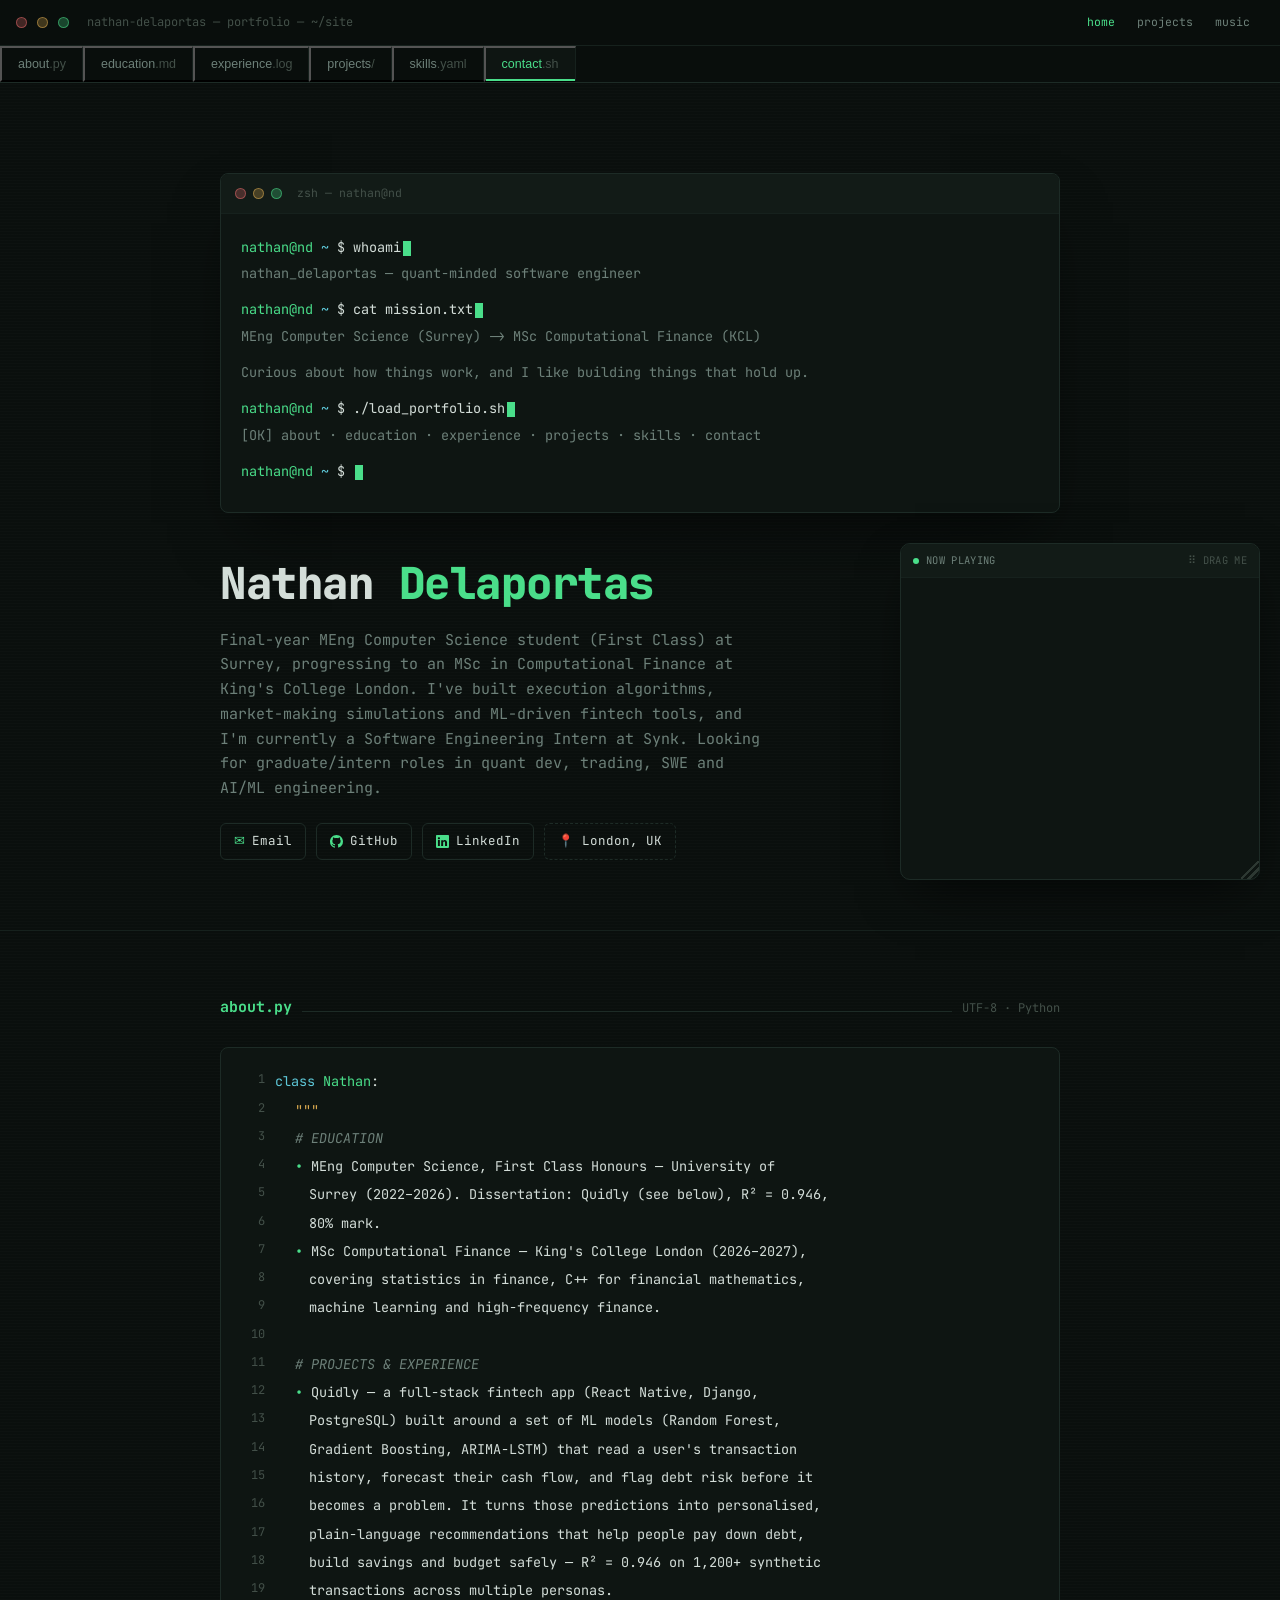
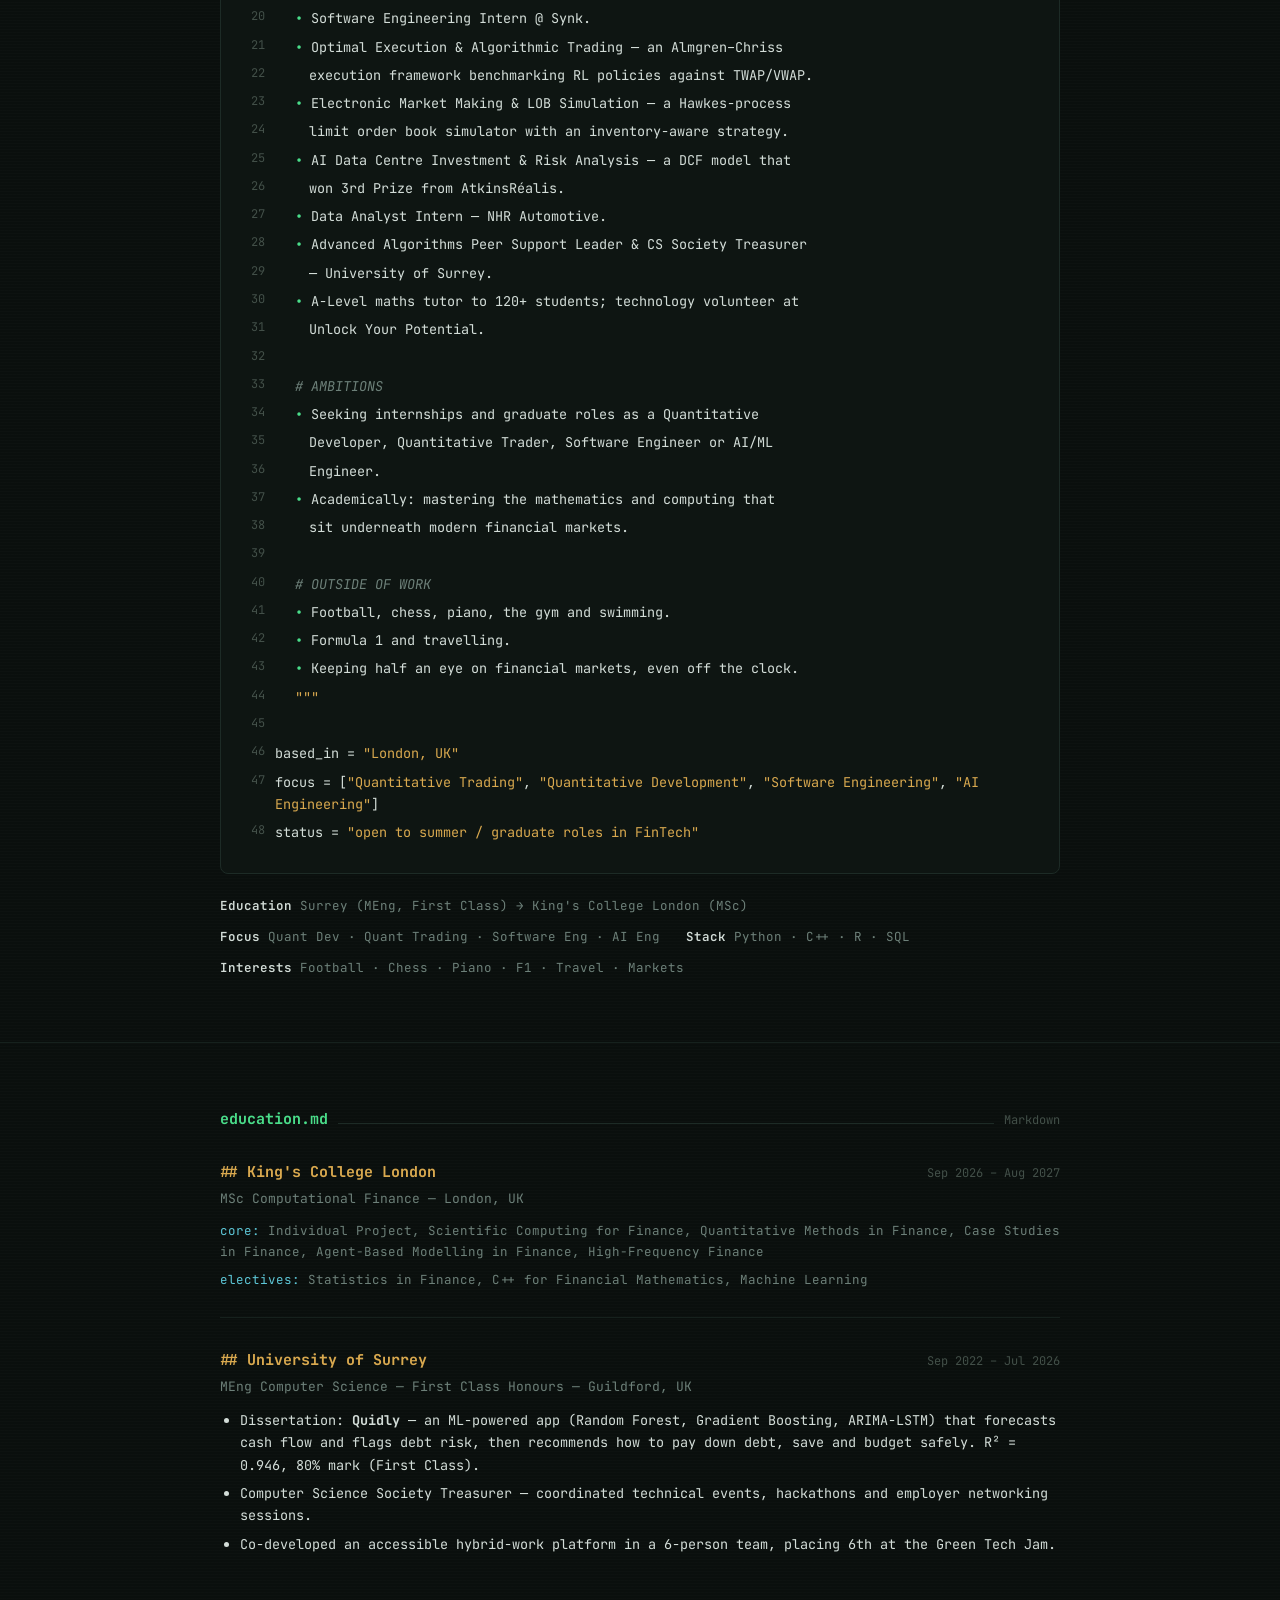
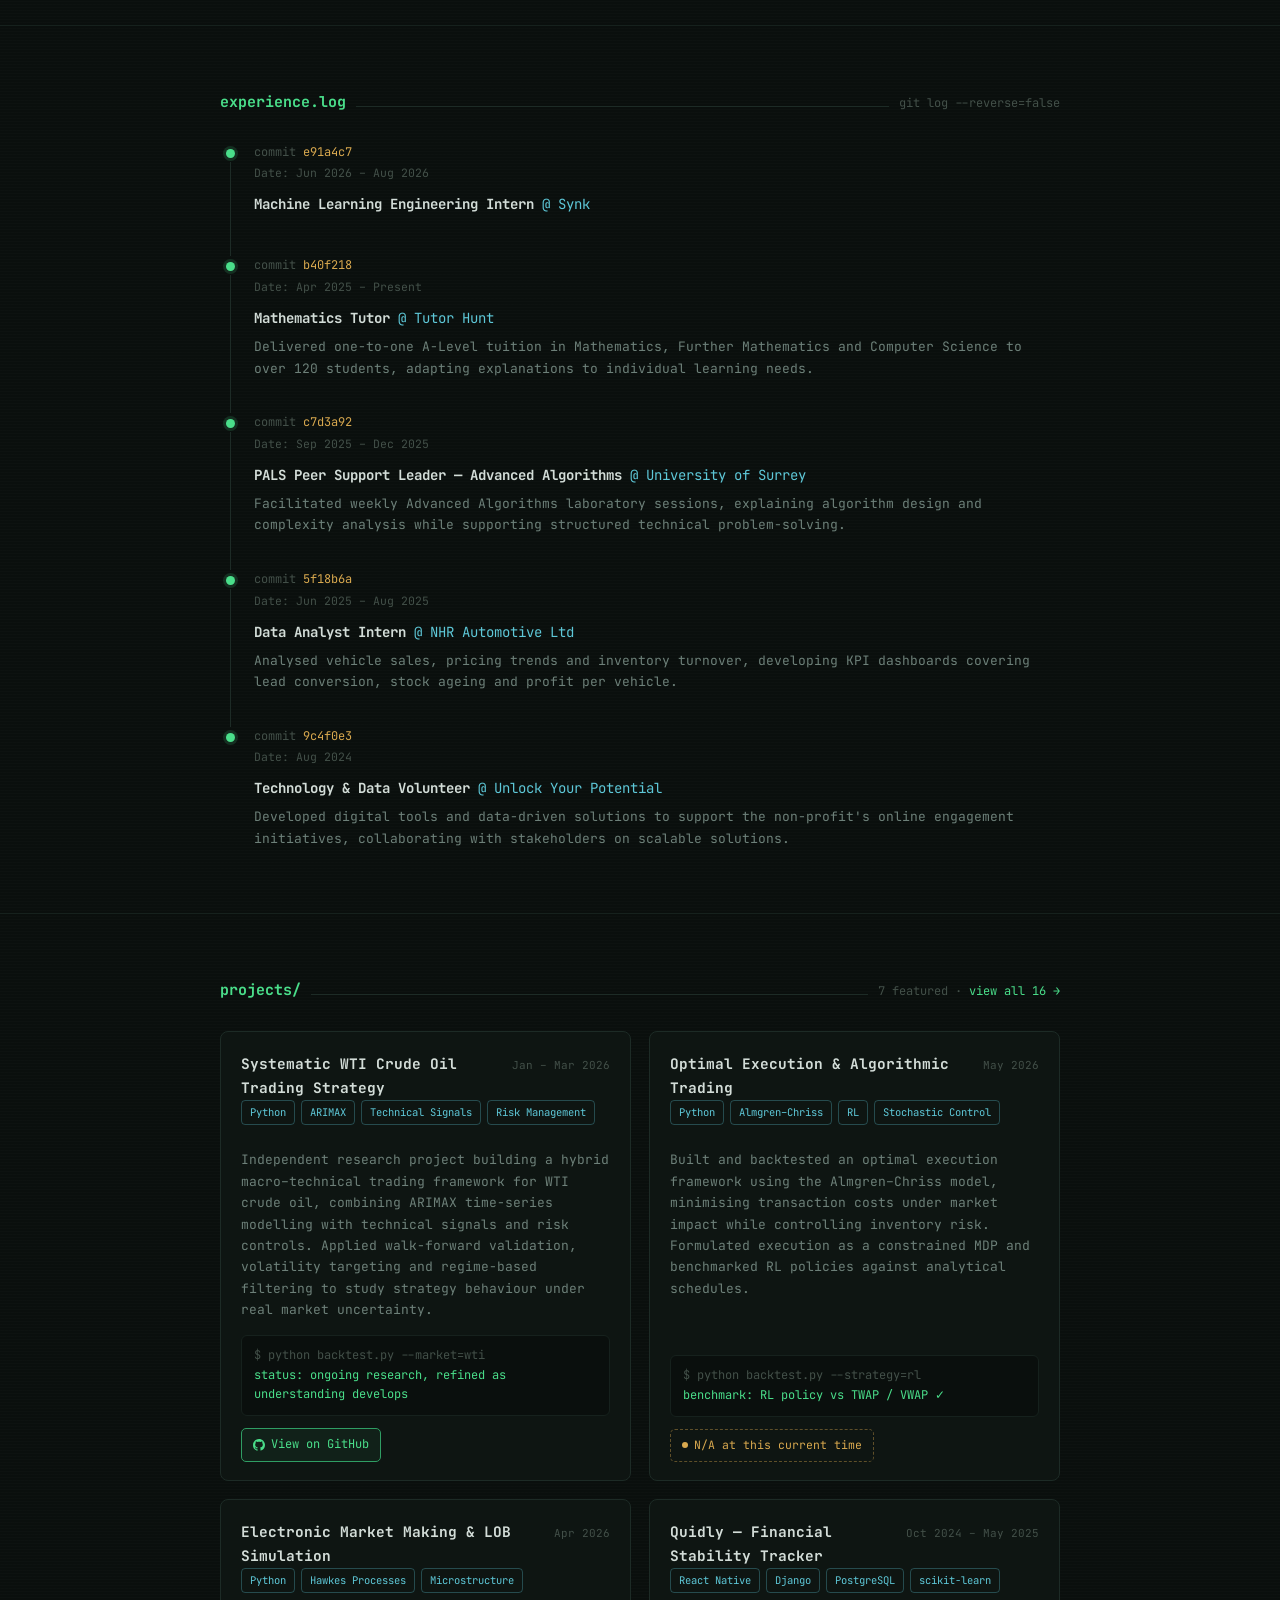
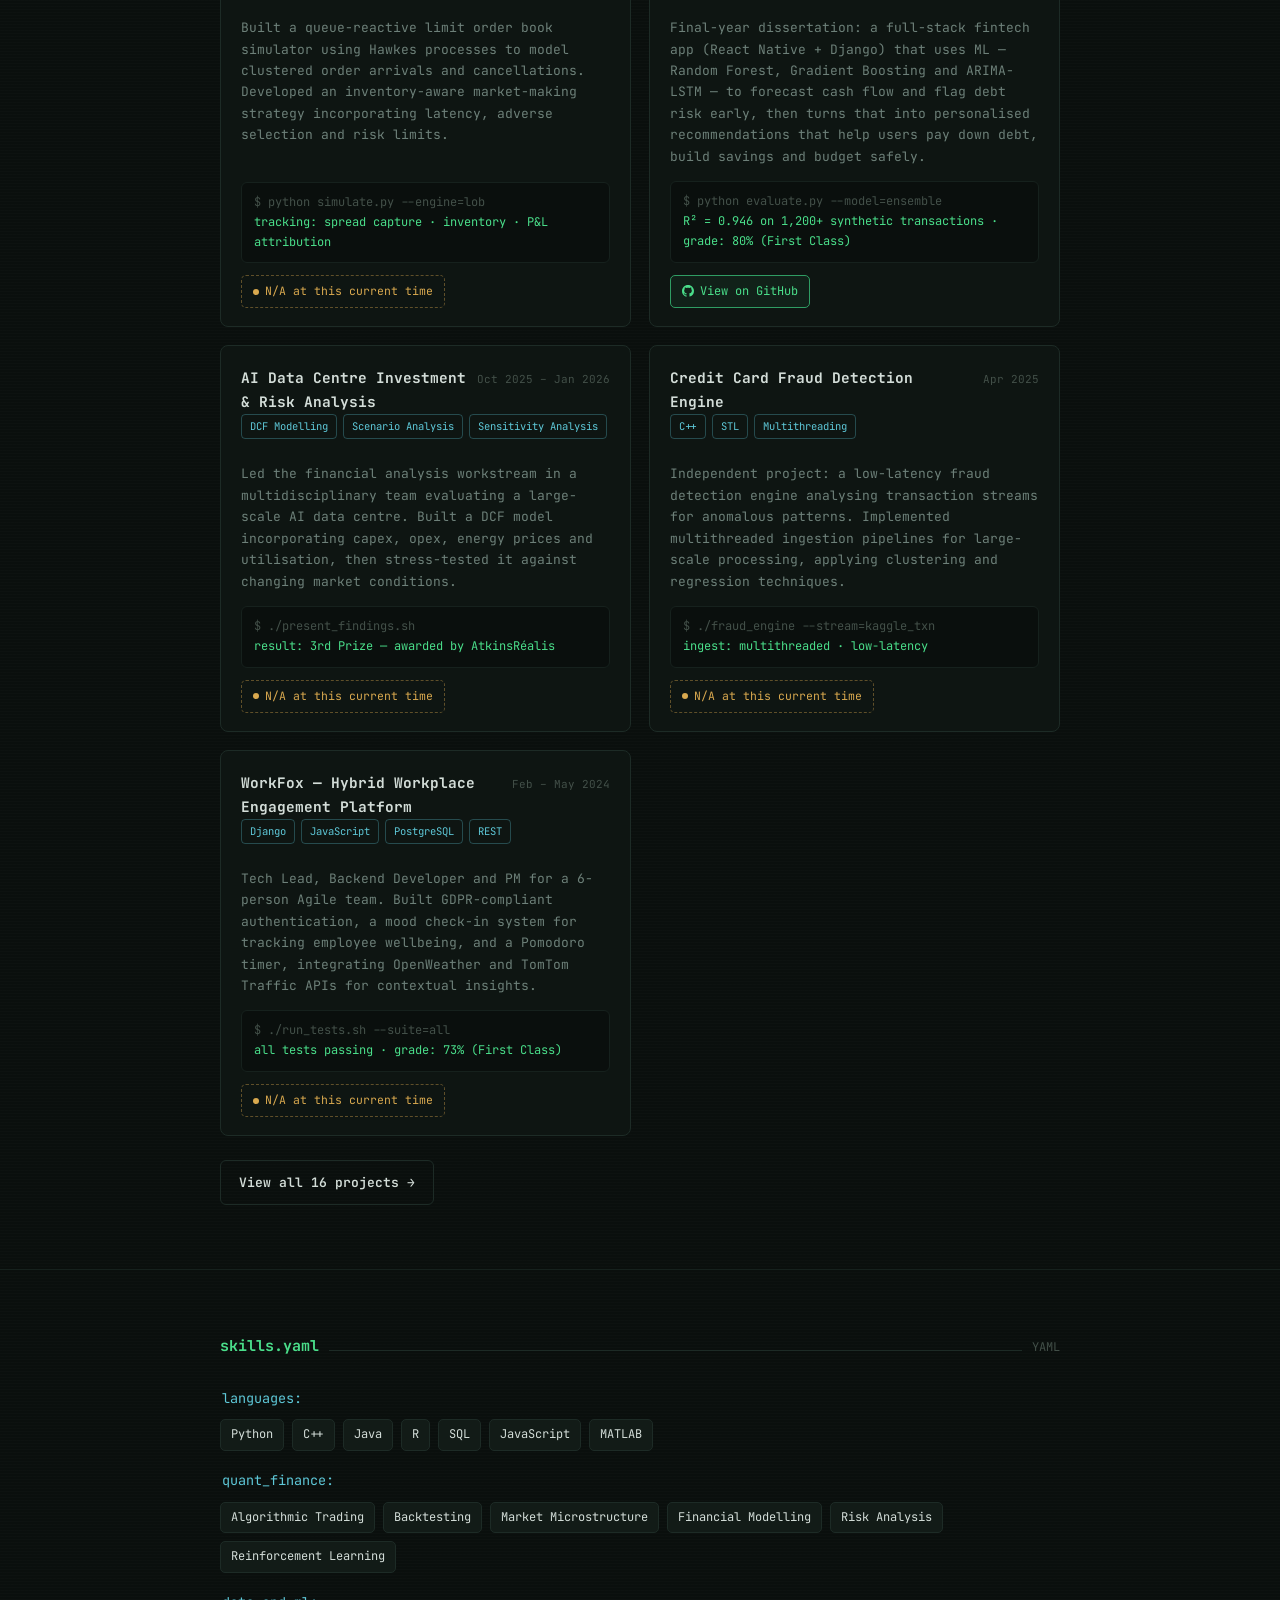
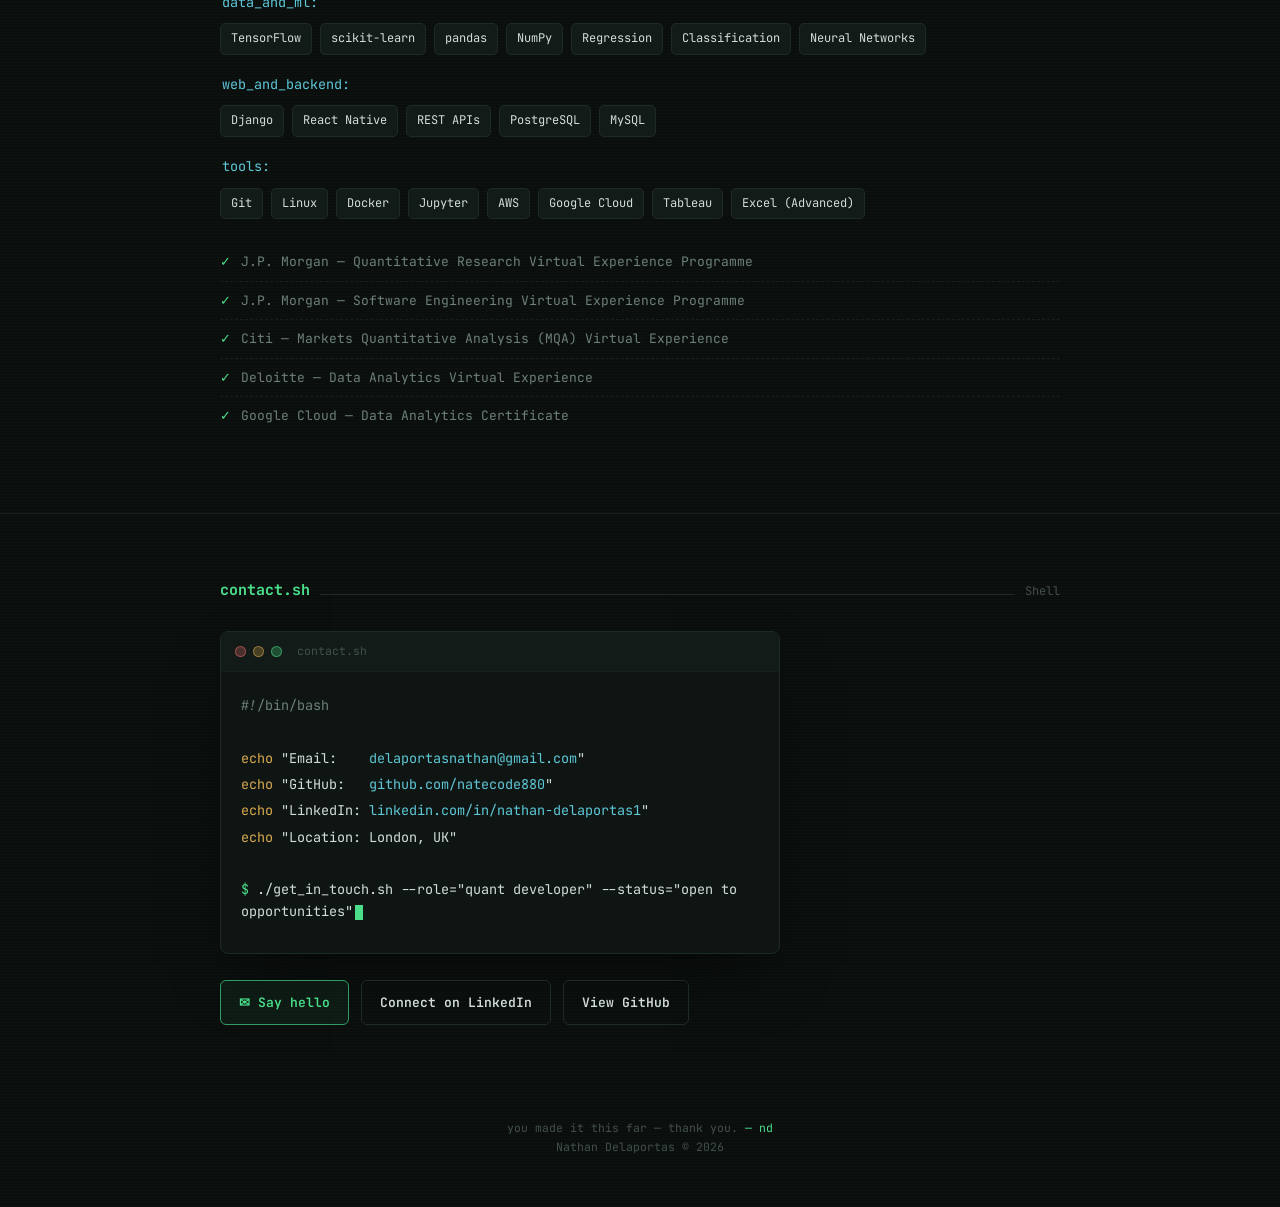
==== commit 185d326f: "Update internship title from Machine Learning to Software Engineering" ====
--- a/index.html
+++ b/index.html
@@ -3,7 +3,7 @@
 <head>
 <meta charset="UTF-8">
 <meta name="viewport" content="width=device-width, initial-scale=1.0">
-<title>Nathan Delaportas — Quant Developer</title>
+<title>Nathan Delaportas</title>
 <link rel="preconnect" href="https://fonts.googleapis.com">
 <link rel="preconnect" href="https://fonts.gstatic.com" crossorigin>
 <link href="https://fonts.googleapis.com/css2?family=JetBrains+Mono:wght@400;500;600;700;800&display=swap" rel="stylesheet">
@@ -48,7 +48,7 @@
 
     <div class="hero-heading">
       <h1 class="hero-name">Nathan <span class="accent">Delaportas</span></h1>
-      <p class="hero-tag">Final-year MEng Computer Science student (First Class) at Surrey, progressing to an MSc in Computational Finance at King's College London. I've built execution algorithms, market-making simulations and ML-driven fintech tools, and I'm currently a Machine Learning Engineering Intern at Synk. Looking for graduate/intern roles in quant dev, trading, SWE and AI/ML engineering.</p>
+      <p class="hero-tag">Final-year MEng Computer Science student (First Class) at Surrey, progressing to an MSc in Computational Finance at King's College London. I've built execution algorithms, market-making simulations and ML-driven fintech tools, and I'm currently a Software Engineering Intern at Synk. Looking for graduate/intern roles in quant dev, trading, SWE and AI/ML engineering.</p>
       <div class="hero-links">
         <a class="pill" href="mailto:delaportasnathan@gmail.com"><span class="sw">✉</span> Email</a>
         <a class="pill" href="https://github.com/natecode880" target="_blank" rel="noopener">
@@ -94,7 +94,7 @@
 <div class="code-line" data-line="17" style="padding-left:68px;">plain-language recommendations that help people pay down debt,</div>
 <div class="code-line" data-line="18" style="padding-left:68px;">build savings and budget safely — R² = 0.946 on 1,200+ synthetic</div>
 <div class="code-line" data-line="19" style="padding-left:68px;">transactions across multiple personas.</div>
-<div class="code-line" data-line="20" style="padding-left:54px;"><span class="bul">•</span> Machine Learning Engineering Intern @ Synk.</div>
+<div class="code-line" data-line="20" style="padding-left:54px;"><span class="bul">•</span> Software Engineering Intern @ Synk.</div>
 <div class="code-line" data-line="21" style="padding-left:54px;"><span class="bul">•</span> Optimal Execution &amp; Algorithmic Trading — an Almgren–Chriss</div>
 <div class="code-line" data-line="22" style="padding-left:68px;">execution framework benchmarking RL policies against TWAP/VWAP.</div>
 <div class="code-line" data-line="23" style="padding-left:54px;"><span class="bul">•</span> Electronic Market Making &amp; LOB Simulation — a Hawkes-process</div>
